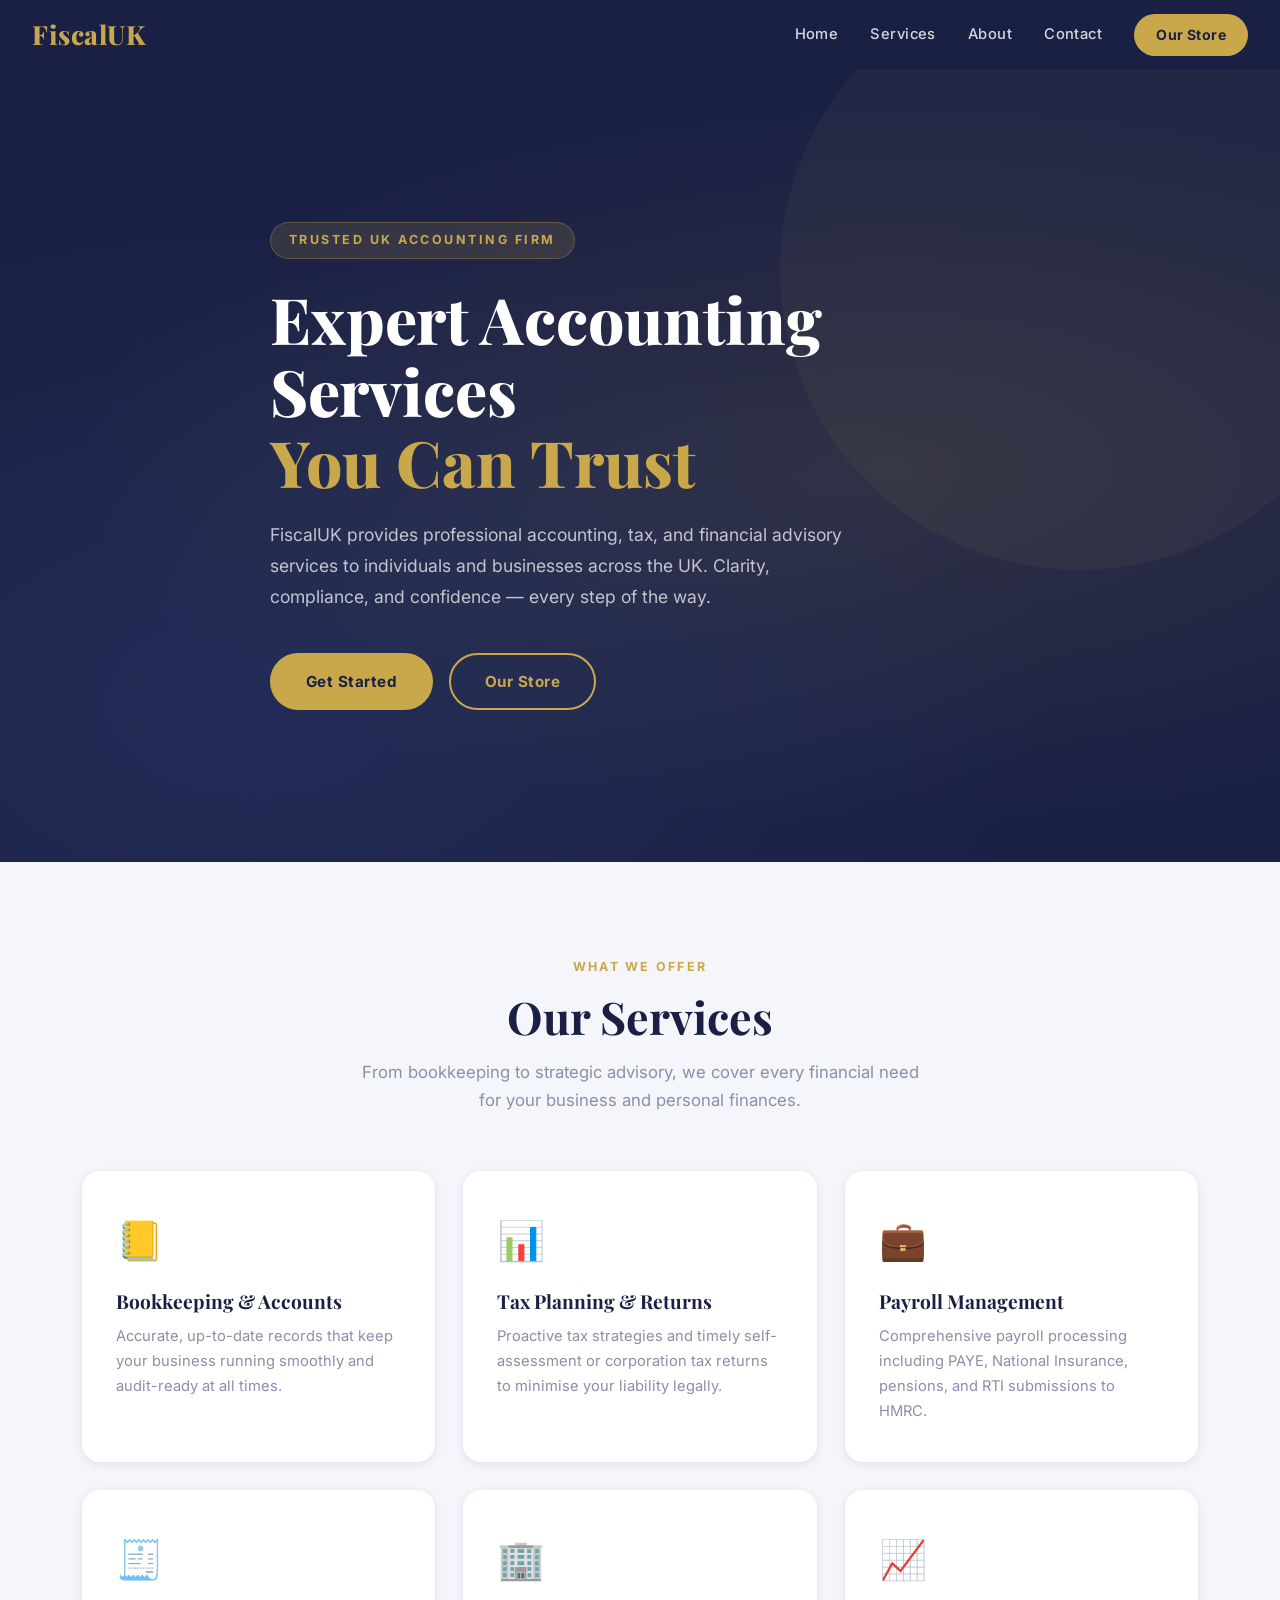
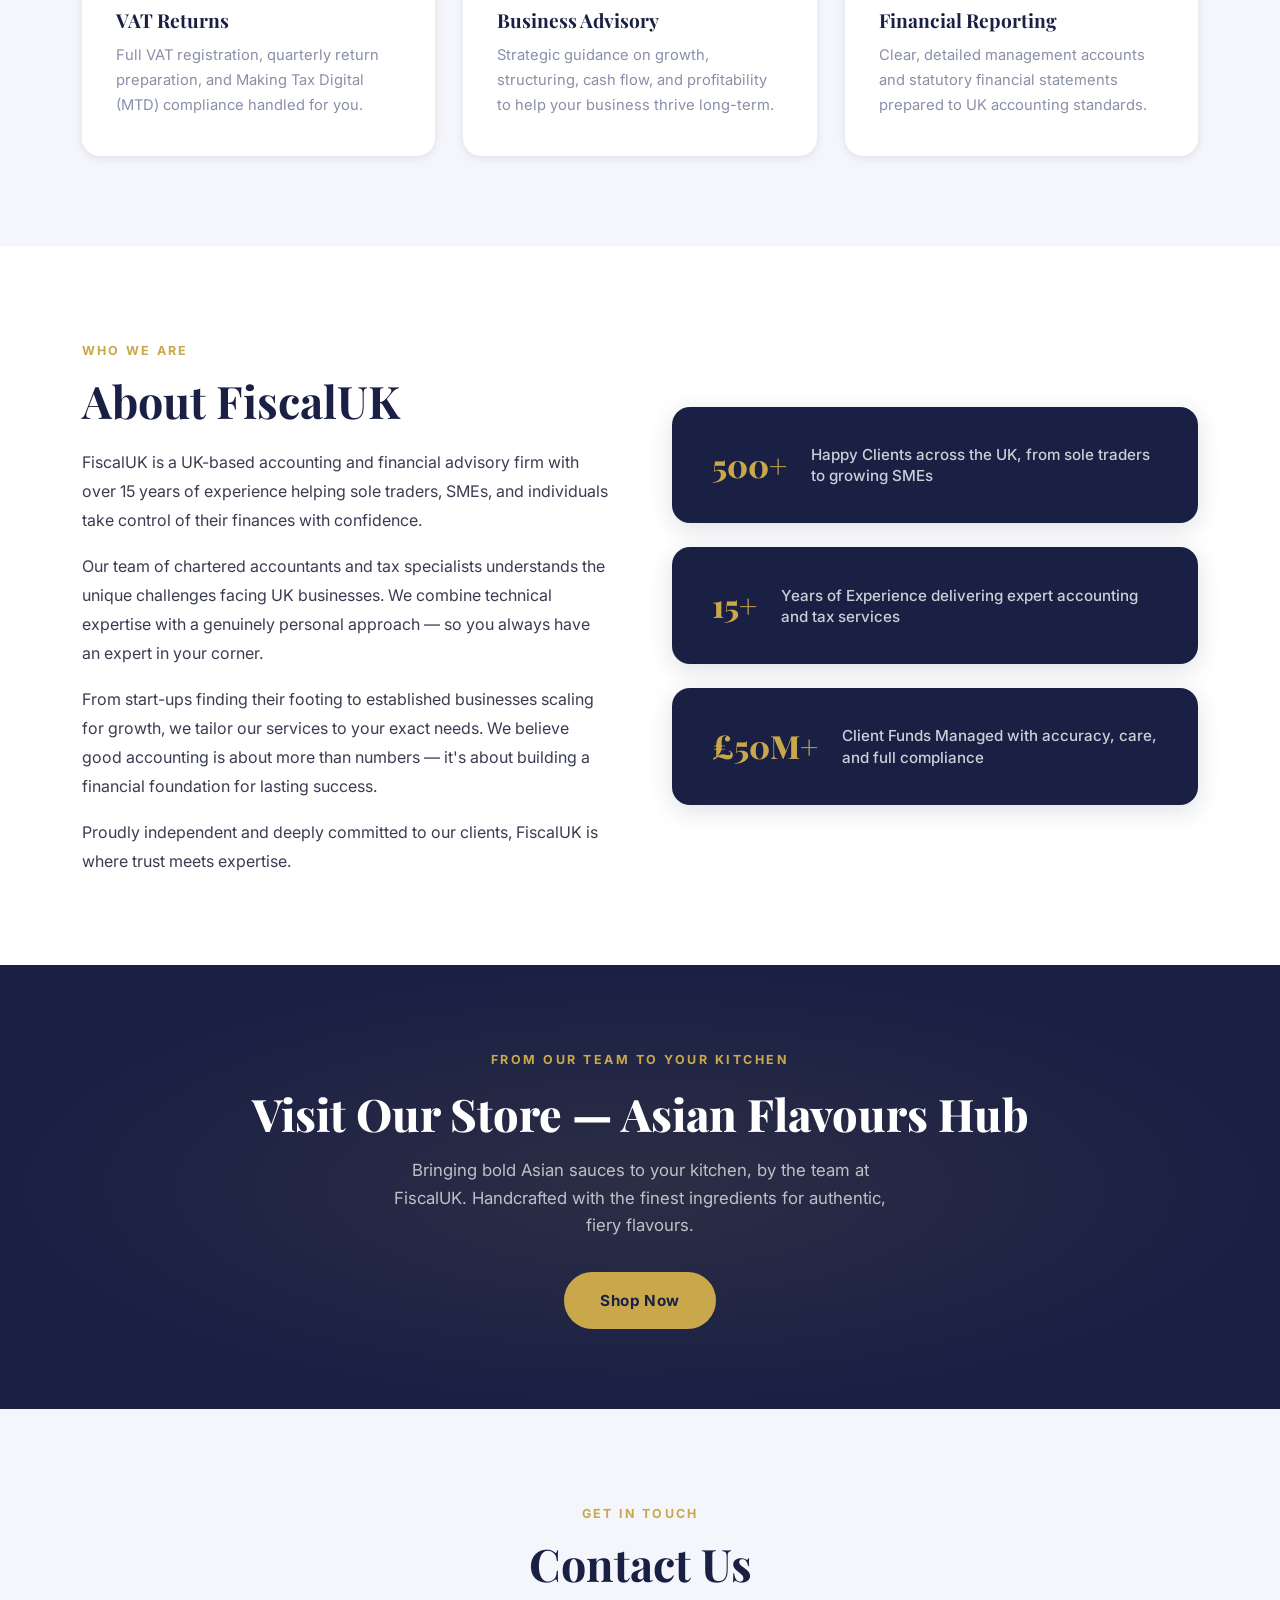
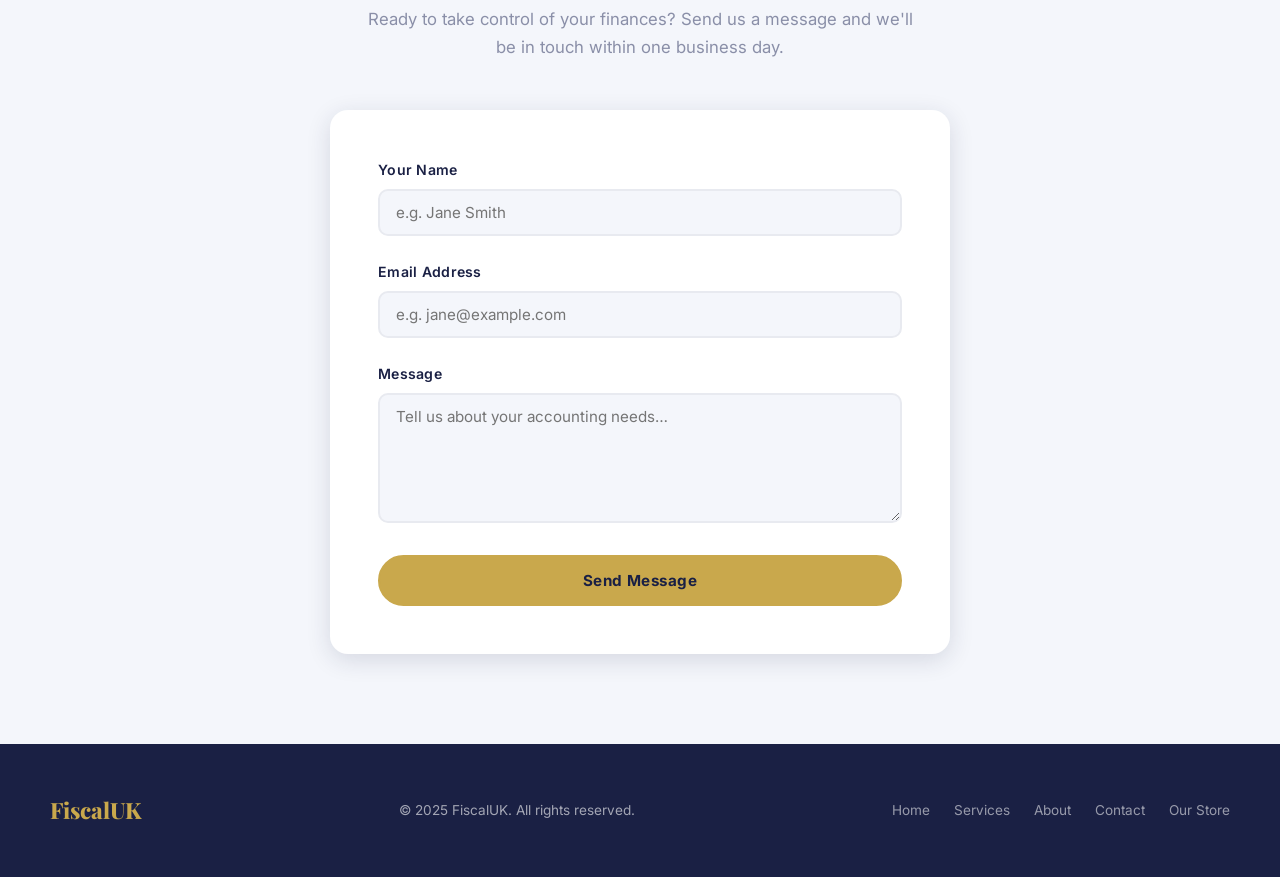
==== index.html @ c010e04e "Initial commit" ====
<!DOCTYPE html>
<html lang="en">
<head>
  <meta charset="UTF-8" />
  <meta name="viewport" content="width=device-width, initial-scale=1.0" />
  <meta name="description" content="FiscalUK — Expert accounting, tax, and financial advisory services for individuals and businesses across the UK." />
  <title>FiscalUK — Expert Accounting Services</title>
  <link rel="stylesheet" href="css/main.css" />
</head>
<body>

  <!-- ============================================================
       NAVBAR
       ============================================================ -->
  <header class="navbar" id="main-navbar">
    <a href="index.html" class="navbar__logo">FiscalUK</a>

    <nav class="navbar__nav" id="nav-menu" aria-label="Main navigation">
      <a href="#home">Home</a>
      <a href="#services">Services</a>
      <a href="#about">About</a>
      <a href="#contact">Contact</a>
      <a href="store.html" class="btn-store-nav">Our Store</a>
    </nav>

    <button class="navbar__hamburger" id="hamburger" aria-label="Toggle menu" aria-expanded="false" aria-controls="nav-menu">
      <span></span>
      <span></span>
      <span></span>
    </button>
  </header>

  <main>

    <!-- ============================================================
         HERO
         ============================================================ -->
    <section class="hero" id="home">
      <div class="container">
        <div class="hero__content">
          <span class="hero__eyebrow">Trusted UK Accounting Firm</span>
          <h1 class="hero__title">
            Expert Accounting Services<br />
            <span>You Can Trust</span>
          </h1>
          <p class="hero__subtitle">
            FiscalUK provides professional accounting, tax, and financial advisory services
            to individuals and businesses across the UK. Clarity, compliance, and confidence
            — every step of the way.
          </p>
          <div class="hero__ctas">
            <a href="#contact" class="btn btn-primary">Get Started</a>
            <a href="store.html" class="btn btn-outline">Our Store</a>
          </div>
        </div>
      </div>
    </section>

    <!-- ============================================================
         SERVICES
         ============================================================ -->
    <section class="services section-pad" id="services">
      <div class="container">
        <div class="services__header">
          <span class="section-label">What We Offer</span>
          <h2 class="section-title">Our Services</h2>
          <p class="section-subtitle">
            From bookkeeping to strategic advisory, we cover every financial need for your business and personal finances.
          </p>
        </div>

        <div class="services__grid">

          <div class="service-card">
            <span class="service-card__icon">📒</span>
            <h3 class="service-card__title">Bookkeeping &amp; Accounts</h3>
            <p class="service-card__desc">
              Accurate, up-to-date records that keep your business running smoothly and audit-ready at all times.
            </p>
          </div>

          <div class="service-card">
            <span class="service-card__icon">📊</span>
            <h3 class="service-card__title">Tax Planning &amp; Returns</h3>
            <p class="service-card__desc">
              Proactive tax strategies and timely self-assessment or corporation tax returns to minimise your liability legally.
            </p>
          </div>

          <div class="service-card">
            <span class="service-card__icon">💼</span>
            <h3 class="service-card__title">Payroll Management</h3>
            <p class="service-card__desc">
              Comprehensive payroll processing including PAYE, National Insurance, pensions, and RTI submissions to HMRC.
            </p>
          </div>

          <div class="service-card">
            <span class="service-card__icon">🧾</span>
            <h3 class="service-card__title">VAT Returns</h3>
            <p class="service-card__desc">
              Full VAT registration, quarterly return preparation, and Making Tax Digital (MTD) compliance handled for you.
            </p>
          </div>

          <div class="service-card">
            <span class="service-card__icon">🏢</span>
            <h3 class="service-card__title">Business Advisory</h3>
            <p class="service-card__desc">
              Strategic guidance on growth, structuring, cash flow, and profitability to help your business thrive long-term.
            </p>
          </div>

          <div class="service-card">
            <span class="service-card__icon">📈</span>
            <h3 class="service-card__title">Financial Reporting</h3>
            <p class="service-card__desc">
              Clear, detailed management accounts and statutory financial statements prepared to UK accounting standards.
            </p>
          </div>

        </div>
      </div>
    </section>

    <!-- ============================================================
         ABOUT
         ============================================================ -->
    <section class="about section-pad" id="about">
      <div class="container">
        <div class="about__inner">

          <div class="about__text">
            <span class="section-label">Who We Are</span>
            <h2 class="section-title">About FiscalUK</h2>
            <p>
              FiscalUK is a UK-based accounting and financial advisory firm with over 15 years of experience helping sole traders, SMEs, and individuals take control of their finances with confidence.
            </p>
            <p>
              Our team of chartered accountants and tax specialists understands the unique challenges facing UK businesses. We combine technical expertise with a genuinely personal approach — so you always have an expert in your corner.
            </p>
            <p>
              From start-ups finding their footing to established businesses scaling for growth, we tailor our services to your exact needs. We believe good accounting is about more than numbers — it's about building a financial foundation for lasting success.
            </p>
            <p>
              Proudly independent and deeply committed to our clients, FiscalUK is where trust meets expertise.
            </p>
          </div>

          <div class="about__stats">
            <div class="stat-card">
              <div class="stat-card__number">500+</div>
              <div class="stat-card__label">Happy Clients across the UK, from sole traders to growing SMEs</div>
            </div>
            <div class="stat-card">
              <div class="stat-card__number">15+</div>
              <div class="stat-card__label">Years of Experience delivering expert accounting and tax services</div>
            </div>
            <div class="stat-card">
              <div class="stat-card__number">£50M+</div>
              <div class="stat-card__label">Client Funds Managed with accuracy, care, and full compliance</div>
            </div>
          </div>

        </div>
      </div>
    </section>

    <!-- ============================================================
         STORE PROMO BANNER
         ============================================================ -->
    <section class="store-promo">
      <div class="container">
        <div class="store-promo__inner">
          <span class="store-promo__eyebrow">From Our Team to Your Kitchen</span>
          <h2 class="store-promo__title">Visit Our Store — Asian Flavours Hub</h2>
          <p class="store-promo__tagline">
            Bringing bold Asian sauces to your kitchen, by the team at FiscalUK. Handcrafted with the finest ingredients for authentic, fiery flavours.
          </p>
          <a href="store.html" class="btn btn-primary">Shop Now</a>
        </div>
      </div>
    </section>

    <!-- ============================================================
         CONTACT
         ============================================================ -->
    <section class="contact section-pad" id="contact">
      <div class="container">
        <div class="contact__header">
          <span class="section-label">Get In Touch</span>
          <h2 class="section-title">Contact Us</h2>
          <p class="section-subtitle" style="margin: 0 auto;">
            Ready to take control of your finances? Send us a message and we'll be in touch within one business day.
          </p>
        </div>

        <div class="contact__form-wrap">
          <form id="contact-form" novalidate>

            <div class="form-group">
              <label for="contact-name">Your Name</label>
              <input
                type="text"
                id="contact-name"
                name="name"
                placeholder="e.g. Jane Smith"
                autocomplete="name"
              />
            </div>

            <div class="form-group">
              <label for="contact-email">Email Address</label>
              <input
                type="email"
                id="contact-email"
                name="email"
                placeholder="e.g. jane@example.com"
                autocomplete="email"
              />
            </div>

            <div class="form-group">
              <label for="contact-message">Message</label>
              <textarea
                id="contact-message"
                name="message"
                placeholder="Tell us about your accounting needs…"
              ></textarea>
            </div>

            <button type="submit" class="btn btn-primary">Send Message</button>

          </form>
        </div>
      </div>
    </section>

  </main>

  <!-- ============================================================
       FOOTER
       ============================================================ -->
  <footer class="footer">
    <div class="footer__inner">
      <div class="footer__logo">FiscalUK</div>
      <p class="footer__copy">&copy; 2025 FiscalUK. All rights reserved.</p>
      <nav class="footer__nav" aria-label="Footer navigation">
        <a href="#home">Home</a>
        <a href="#services">Services</a>
        <a href="#about">About</a>
        <a href="#contact">Contact</a>
        <a href="store.html">Our Store</a>
      </nav>
    </div>
  </footer>

  <script>
    /* Sticky navbar shadow on scroll */
    (function () {
      var navbar = document.getElementById('main-navbar');
      window.addEventListener('scroll', function () {
        if (window.scrollY > 30) {
          navbar.classList.add('scrolled');
        } else {
          navbar.classList.remove('scrolled');
        }
      }, { passive: true });
    })();

    /* Mobile hamburger toggle */
    (function () {
      var hamburger = document.getElementById('hamburger');
      var navMenu = document.getElementById('nav-menu');
      hamburger.addEventListener('click', function () {
        var isOpen = navMenu.classList.toggle('open');
        hamburger.setAttribute('aria-expanded', isOpen ? 'true' : 'false');
      });

      /* Close nav when a link is clicked on mobile */
      navMenu.querySelectorAll('a').forEach(function (link) {
        link.addEventListener('click', function () {
          navMenu.classList.remove('open');
          hamburger.setAttribute('aria-expanded', 'false');
        });
      });
    })();

    /* Contact form static submission feedback */
    (function () {
      var form = document.getElementById('contact-form');
      form.addEventListener('submit', function (e) {
        e.preventDefault();
        var btn = form.querySelector('button[type="submit"]');
        btn.textContent = 'Message Sent!';
        btn.style.background = '#2a7a2a';
        btn.style.borderColor = '#2a7a2a';
        btn.disabled = true;
        setTimeout(function () {
          btn.textContent = 'Send Message';
          btn.style.background = '';
          btn.style.borderColor = '';
          btn.disabled = false;
          form.reset();
        }, 3500);
      });
    })();
  </script>

</body>
</html>
---- css/main.css ----
@import url('https://fonts.googleapis.com/css2?family=Playfair+Display:wght@400;600;700;800&family=Inter:wght@300;400;500;600;700&display=swap');

/* ============================================================
   CSS VARIABLES
   ============================================================ */
:root {
  --navy: #1a2044;
  --navy-light: #232e5a;
  --gold: #c9a84c;
  --gold-hover: #b8943d;
  --gold-light: #e8d08a;
  --white: #ffffff;
  --off-white: #f4f6fb;
  --gray-light: #e8eaf0;
  --gray: #8a8fa8;
  --text-dark: #1a1a2e;
  --text-body: #3a3d52;

  --font-heading: 'Playfair Display', Georgia, serif;
  --font-body: 'Inter', Arial, sans-serif;

  --shadow-sm: 0 2px 8px rgba(26, 32, 68, 0.10);
  --shadow-md: 0 6px 24px rgba(26, 32, 68, 0.14);
  --shadow-lg: 0 16px 48px rgba(26, 32, 68, 0.18);

  --transition: 0.28s ease;
  --radius: 10px;
  --radius-lg: 18px;
}

/* ============================================================
   RESET & BASE
   ============================================================ */
*, *::before, *::after {
  box-sizing: border-box;
  margin: 0;
  padding: 0;
}

html {
  scroll-behavior: smooth;
  font-size: 16px;
}

body {
  font-family: var(--font-body);
  color: var(--text-body);
  background: var(--white);
  line-height: 1.65;
  -webkit-font-smoothing: antialiased;
}

img {
  max-width: 100%;
  display: block;
}

a {
  color: inherit;
  text-decoration: none;
  transition: color var(--transition);
}

ul {
  list-style: none;
}

input, textarea, button, select {
  font-family: inherit;
  font-size: inherit;
}

/* ============================================================
   TYPOGRAPHY
   ============================================================ */
h1, h2, h3, h4, h5, h6 {
  font-family: var(--font-heading);
  color: var(--text-dark);
  line-height: 1.2;
}

.section-label {
  display: inline-block;
  font-size: 0.78rem;
  font-weight: 700;
  letter-spacing: 0.18em;
  text-transform: uppercase;
  color: var(--gold);
  margin-bottom: 0.75rem;
}

.section-title {
  font-size: clamp(2rem, 4vw, 2.8rem);
  font-weight: 700;
  color: var(--navy);
  margin-bottom: 1rem;
}

.section-subtitle {
  font-size: 1.05rem;
  color: var(--gray);
  max-width: 560px;
}

/* ============================================================
   LAYOUT UTILITIES
   ============================================================ */
.container {
  max-width: 1180px;
  margin: 0 auto;
  padding: 0 2rem;
}

.section-pad {
  padding: 90px 0;
}

/* ============================================================
   NAVBAR
   ============================================================ */
.navbar {
  position: sticky;
  top: 0;
  z-index: 999;
  background: var(--navy);
  padding: 0 2rem;
  height: 70px;
  display: flex;
  align-items: center;
  justify-content: space-between;
  transition: box-shadow var(--transition);
}

.navbar.scrolled {
  box-shadow: 0 4px 24px rgba(0,0,0,0.35);
}

.navbar__logo {
  font-family: var(--font-heading);
  font-size: 1.65rem;
  font-weight: 800;
  color: var(--gold);
  letter-spacing: 0.02em;
}

.navbar__nav {
  display: flex;
  align-items: center;
  gap: 2rem;
}

.navbar__nav a {
  color: rgba(255,255,255,0.82);
  font-size: 0.92rem;
  font-weight: 500;
  letter-spacing: 0.03em;
  padding: 4px 0;
  border-bottom: 2px solid transparent;
  transition: color var(--transition), border-color var(--transition);
}

.navbar__nav a:hover {
  color: var(--gold);
  border-bottom-color: var(--gold);
}

.btn-store-nav {
  background: var(--gold) !important;
  color: var(--navy) !important;
  padding: 9px 22px !important;
  border-radius: 50px !important;
  font-weight: 700 !important;
  font-size: 0.88rem !important;
  border: none;
  border-bottom: none !important;
  cursor: pointer;
  transition: background var(--transition), transform var(--transition) !important;
  display: inline-block;
}

.btn-store-nav:hover {
  background: var(--gold-hover) !important;
  color: var(--navy) !important;
  border-bottom-color: transparent !important;
  transform: translateY(-1px);
}

.navbar__hamburger {
  display: none;
  flex-direction: column;
  gap: 5px;
  cursor: pointer;
  background: none;
  border: none;
  padding: 6px;
}

.navbar__hamburger span {
  display: block;
  width: 24px;
  height: 2px;
  background: var(--white);
  border-radius: 2px;
  transition: transform var(--transition), opacity var(--transition);
}

/* ============================================================
   HERO
   ============================================================ */
.hero {
  background: var(--navy);
  min-height: 88vh;
  display: flex;
  align-items: center;
  position: relative;
  overflow: hidden;
}

.hero::before {
  content: '';
  position: absolute;
  inset: 0;
  background: radial-gradient(ellipse at 70% 50%, rgba(201,168,76,0.12) 0%, transparent 65%),
              radial-gradient(ellipse at 20% 80%, rgba(35,46,90,0.85) 0%, transparent 55%);
  pointer-events: none;
}

.hero::after {
  content: '';
  position: absolute;
  top: -100px;
  right: -100px;
  width: 600px;
  height: 600px;
  border-radius: 50%;
  background: rgba(201,168,76,0.05);
  pointer-events: none;
}

.hero__content {
  position: relative;
  z-index: 2;
  max-width: 740px;
}

.hero__eyebrow {
  display: inline-block;
  background: rgba(201,168,76,0.15);
  color: var(--gold);
  font-size: 0.78rem;
  font-weight: 700;
  letter-spacing: 0.2em;
  text-transform: uppercase;
  padding: 7px 18px;
  border-radius: 50px;
  border: 1px solid rgba(201,168,76,0.3);
  margin-bottom: 1.5rem;
}

.hero__title {
  font-family: var(--font-heading);
  font-size: clamp(2.4rem, 5.5vw, 4rem);
  font-weight: 800;
  color: var(--white);
  line-height: 1.12;
  margin-bottom: 1.4rem;
}

.hero__title span {
  color: var(--gold);
}

.hero__subtitle {
  font-size: 1.1rem;
  color: rgba(255,255,255,0.72);
  margin-bottom: 2.5rem;
  max-width: 600px;
  line-height: 1.75;
}

.hero__ctas {
  display: flex;
  gap: 1rem;
  flex-wrap: wrap;
}

/* ============================================================
   BUTTONS
   ============================================================ */
.btn {
  display: inline-block;
  padding: 14px 34px;
  border-radius: 50px;
  font-weight: 700;
  font-size: 0.95rem;
  letter-spacing: 0.03em;
  cursor: pointer;
  transition: all var(--transition);
  border: 2px solid transparent;
  text-align: center;
}

.btn-primary {
  background: var(--gold);
  color: var(--navy);
  border-color: var(--gold);
}

.btn-primary:hover {
  background: var(--gold-hover);
  border-color: var(--gold-hover);
  transform: translateY(-2px);
  box-shadow: 0 8px 24px rgba(201,168,76,0.35);
  color: var(--navy);
}

.btn-outline {
  background: transparent;
  color: var(--gold);
  border-color: var(--gold);
}

.btn-outline:hover {
  background: var(--gold);
  color: var(--navy);
  transform: translateY(-2px);
  box-shadow: 0 8px 24px rgba(201,168,76,0.25);
}

/* ============================================================
   SERVICES SECTION
   ============================================================ */
.services {
  background: var(--off-white);
}

.services__header {
  text-align: center;
  margin-bottom: 3.5rem;
}

.services__header .section-subtitle {
  margin: 0 auto;
}

.services__grid {
  display: grid;
  grid-template-columns: repeat(3, 1fr);
  gap: 1.75rem;
}

.service-card {
  background: var(--white);
  border-radius: var(--radius-lg);
  padding: 2.25rem 2rem;
  box-shadow: var(--shadow-sm);
  border: 2px solid transparent;
  transition: transform var(--transition), box-shadow var(--transition), border-color var(--transition);
  position: relative;
  overflow: hidden;
}

.service-card::before {
  content: '';
  position: absolute;
  top: 0;
  left: 0;
  width: 4px;
  height: 100%;
  background: var(--gold);
  transform: scaleY(0);
  transform-origin: top;
  transition: transform var(--transition);
}

.service-card:hover {
  transform: translateY(-6px);
  box-shadow: var(--shadow-md);
  border-color: var(--gold);
}

.service-card:hover::before {
  transform: scaleY(1);
}

.service-card__icon {
  font-size: 2.4rem;
  margin-bottom: 1.1rem;
  display: block;
}

.service-card__title {
  font-family: var(--font-heading);
  font-size: 1.2rem;
  font-weight: 700;
  color: var(--navy);
  margin-bottom: 0.7rem;
}

.service-card__desc {
  font-size: 0.92rem;
  color: var(--gray);
  line-height: 1.7;
}

/* ============================================================
   ABOUT SECTION
   ============================================================ */
.about {
  background: var(--white);
}

.about__inner {
  display: grid;
  grid-template-columns: 1fr 1fr;
  gap: 4rem;
  align-items: center;
}

.about__text .section-title {
  margin-bottom: 1.3rem;
}

.about__text p {
  color: var(--text-body);
  font-size: 1rem;
  line-height: 1.8;
  margin-bottom: 1.1rem;
}

.about__text p:last-child {
  margin-bottom: 0;
}

.about__stats {
  display: grid;
  grid-template-columns: 1fr;
  gap: 1.5rem;
}

.stat-card {
  background: var(--navy);
  border-radius: var(--radius-lg);
  padding: 2rem 2.5rem;
  display: flex;
  align-items: center;
  gap: 1.5rem;
  box-shadow: var(--shadow-md);
  transition: transform var(--transition);
}

.stat-card:hover {
  transform: translateX(6px);
}

.stat-card__number {
  font-family: var(--font-heading);
  font-size: 2rem;
  font-weight: 800;
  color: var(--gold);
  white-space: nowrap;
  flex-shrink: 0;
}

.stat-card__label {
  font-size: 0.95rem;
  font-weight: 500;
  color: rgba(255,255,255,0.78);
  line-height: 1.4;
}

/* ============================================================
   STORE PROMO BANNER
   ============================================================ */
.store-promo {
  background: var(--navy);
  padding: 80px 0;
  text-align: center;
  position: relative;
  overflow: hidden;
}

.store-promo::before {
  content: '';
  position: absolute;
  inset: 0;
  background: radial-gradient(ellipse at center, rgba(201,168,76,0.1) 0%, transparent 70%);
  pointer-events: none;
}

.store-promo__inner {
  position: relative;
  z-index: 2;
}

.store-promo__eyebrow {
  display: inline-block;
  color: var(--gold);
  font-size: 0.78rem;
  font-weight: 700;
  letter-spacing: 0.2em;
  text-transform: uppercase;
  margin-bottom: 1rem;
}

.store-promo__title {
  font-family: var(--font-heading);
  font-size: clamp(1.8rem, 4vw, 2.8rem);
  font-weight: 800;
  color: var(--white);
  margin-bottom: 1rem;
}

.store-promo__tagline {
  font-size: 1.05rem;
  color: rgba(255,255,255,0.7);
  margin-bottom: 2rem;
  max-width: 520px;
  margin-left: auto;
  margin-right: auto;
}

/* ============================================================
   CONTACT SECTION
   ============================================================ */
.contact {
  background: var(--off-white);
}

.contact__header {
  text-align: center;
  margin-bottom: 3rem;
}

.contact__form-wrap {
  max-width: 620px;
  margin: 0 auto;
  background: var(--white);
  border-radius: var(--radius-lg);
  padding: 3rem;
  box-shadow: var(--shadow-md);
}

.form-group {
  margin-bottom: 1.5rem;
}

.form-group label {
  display: block;
  font-size: 0.88rem;
  font-weight: 600;
  color: var(--navy);
  margin-bottom: 0.5rem;
  letter-spacing: 0.02em;
}

.form-group input,
.form-group textarea {
  width: 100%;
  padding: 12px 16px;
  border: 2px solid var(--gray-light);
  border-radius: var(--radius);
  background: var(--off-white);
  color: var(--text-dark);
  font-size: 0.95rem;
  transition: border-color var(--transition), box-shadow var(--transition);
  outline: none;
}

.form-group input:focus,
.form-group textarea:focus {
  border-color: var(--gold);
  box-shadow: 0 0 0 3px rgba(201,168,76,0.15);
  background: var(--white);
}

.form-group textarea {
  min-height: 130px;
  resize: vertical;
}

.contact__form-wrap .btn {
  width: 100%;
  justify-content: center;
}

/* ============================================================
   FOOTER
   ============================================================ */
.footer {
  background: var(--navy);
  padding: 3rem 2rem;
  color: rgba(255,255,255,0.6);
}

.footer__inner {
  max-width: 1180px;
  margin: 0 auto;
  display: flex;
  align-items: center;
  justify-content: space-between;
  flex-wrap: wrap;
  gap: 1.5rem;
}

.footer__logo {
  font-family: var(--font-heading);
  font-size: 1.4rem;
  font-weight: 800;
  color: var(--gold);
}

.footer__copy {
  font-size: 0.85rem;
}

.footer__nav {
  display: flex;
  gap: 1.5rem;
}

.footer__nav a {
  font-size: 0.85rem;
  color: rgba(255,255,255,0.55);
  transition: color var(--transition);
}

.footer__nav a:hover {
  color: var(--gold);
}

/* ============================================================
   RESPONSIVE — 768px
   ============================================================ */
@media (max-width: 768px) {
  .navbar__nav {
    display: none;
    position: absolute;
    top: 70px;
    left: 0;
    right: 0;
    background: var(--navy);
    flex-direction: column;
    padding: 1.5rem 2rem;
    gap: 1.25rem;
    box-shadow: var(--shadow-md);
    z-index: 998;
  }

  .navbar__nav.open {
    display: flex;
  }

  .navbar__hamburger {
    display: flex;
  }

  .services__grid {
    grid-template-columns: repeat(2, 1fr);
  }

  .about__inner {
    grid-template-columns: 1fr;
    gap: 2.5rem;
  }

  .section-pad {
    padding: 65px 0;
  }

  .footer__inner {
    flex-direction: column;
    text-align: center;
  }

  .footer__nav {
    flex-wrap: wrap;
    justify-content: center;
  }
}

/* ============================================================
   RESPONSIVE — 480px
   ============================================================ */
@media (max-width: 480px) {
  .services__grid {
    grid-template-columns: 1fr;
  }

  .hero {
    min-height: auto;
    padding: 80px 0 60px;
  }

  .hero__ctas {
    flex-direction: column;
  }

  .btn {
    padding: 13px 28px;
    font-size: 0.9rem;
  }

  .contact__form-wrap {
    padding: 2rem 1.5rem;
  }

  .stat-card {
    padding: 1.5rem;
  }
}
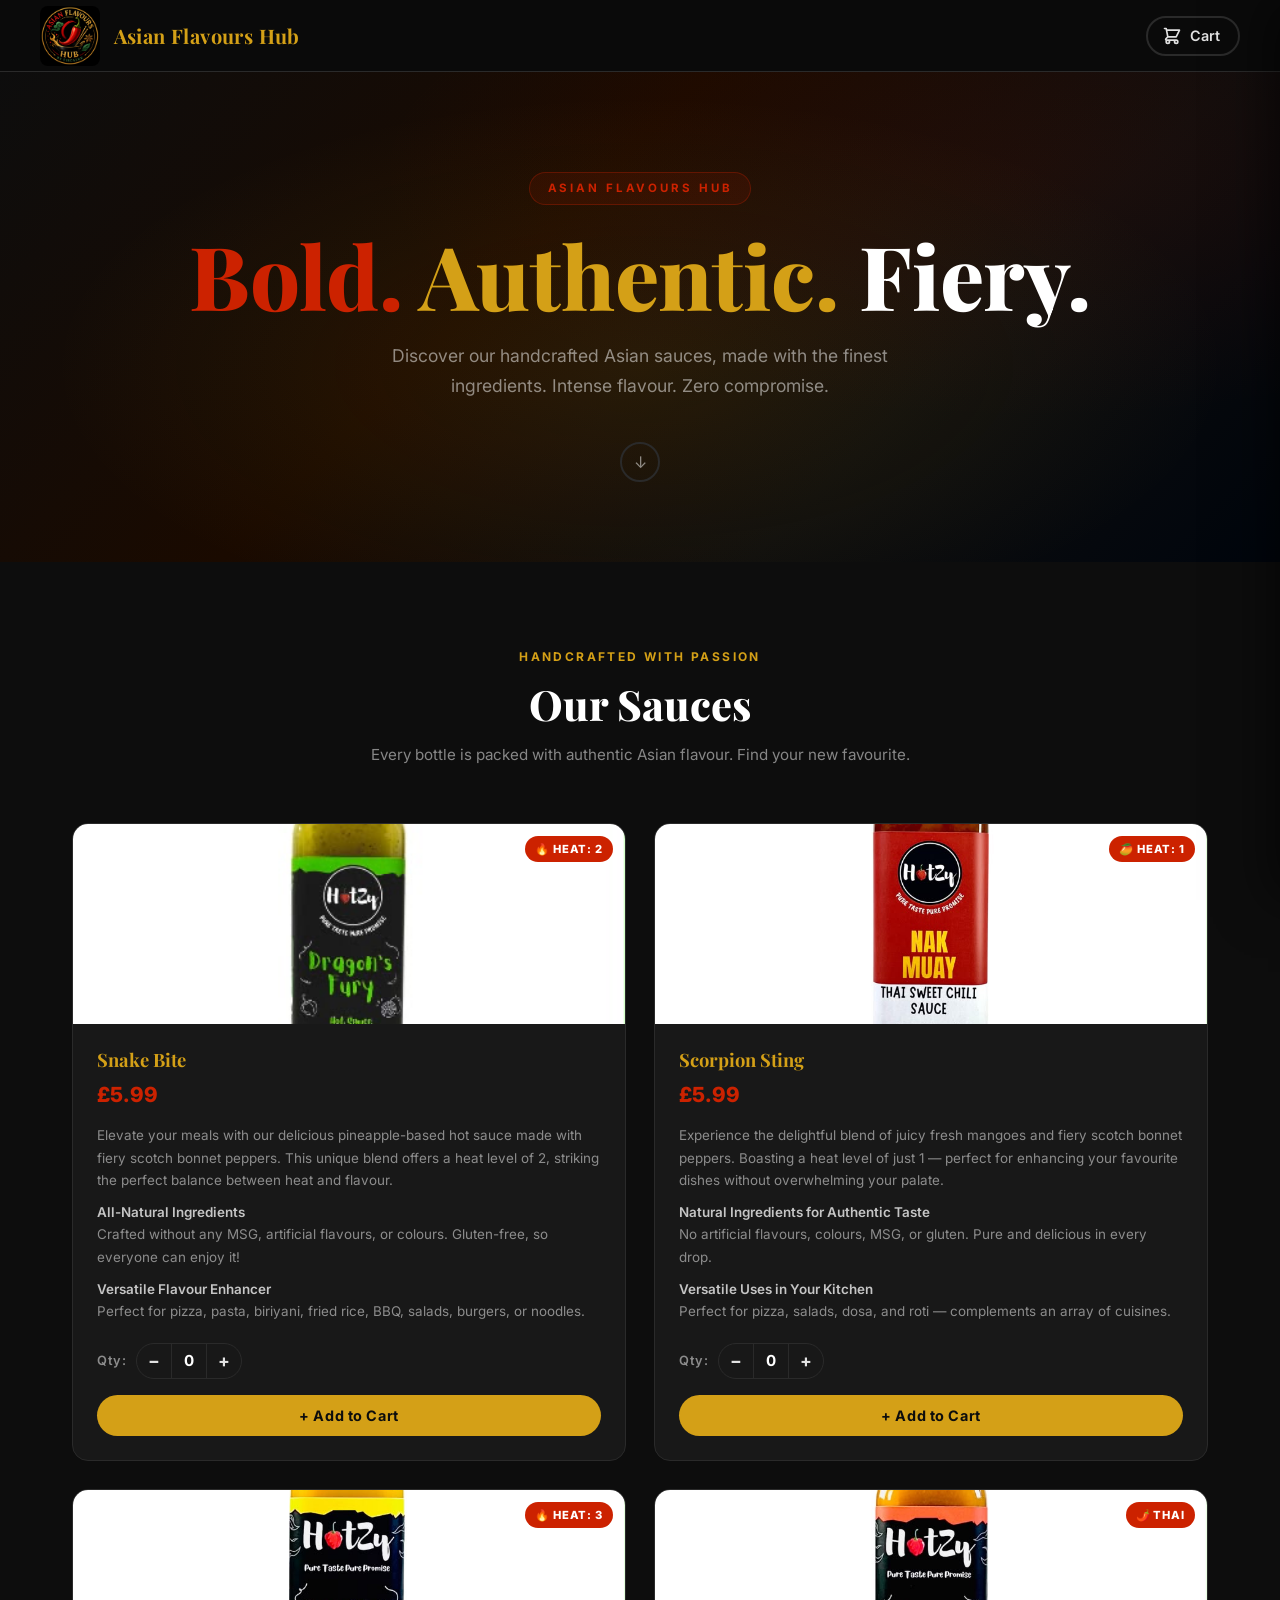
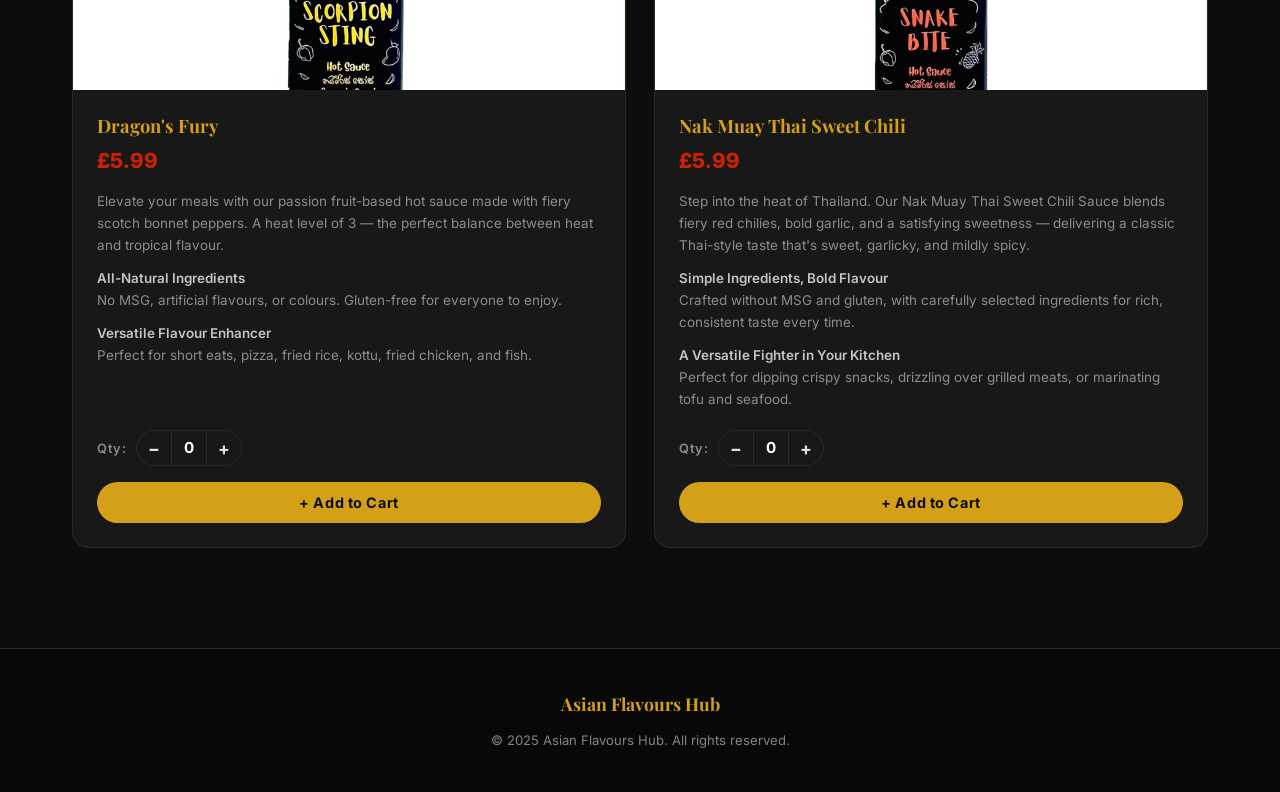
==== commit cdd3bcc8: "removal of fiscalUK" ====
--- a/index.html
+++ b/index.html
@@ -3,308 +3,454 @@
 <head>
   <meta charset="UTF-8" />
   <meta name="viewport" content="width=device-width, initial-scale=1.0" />
-  <meta name="description" content="FiscalUK — Expert accounting, tax, and financial advisory services for individuals and businesses across the UK." />
-  <title>FiscalUK — Expert Accounting Services</title>
-  <link rel="stylesheet" href="css/main.css" />
+  <meta name="description" content="Asian Flavours Hub — Handcrafted bold Asian sauces. Shop our range of authentic, fiery sauces." />
+  <title>Asian Flavours Hub — Bold Asian Sauces</title>
+  <link rel="stylesheet" href="css/store.css" />
 </head>
 <body>
 
   <!-- ============================================================
-       NAVBAR
+       CART OVERLAY (behind drawer)
        ============================================================ -->
-  <header class="navbar" id="main-navbar">
-    <a href="index.html" class="navbar__logo">FiscalUK</a>
-
-    <nav class="navbar__nav" id="nav-menu" aria-label="Main navigation">
-      <a href="#home">Home</a>
-      <a href="#services">Services</a>
-      <a href="#about">About</a>
-      <a href="#contact">Contact</a>
-      <a href="store.html" class="btn-store-nav">Our Store</a>
-    </nav>
-
-    <button class="navbar__hamburger" id="hamburger" aria-label="Toggle menu" aria-expanded="false" aria-controls="nav-menu">
-      <span></span>
-      <span></span>
-      <span></span>
-    </button>
+  <div class="cart-overlay" id="cart-overlay" aria-hidden="true"></div>
+
+  <!-- ============================================================
+       CART DRAWER
+       ============================================================ -->
+  <aside class="cart-drawer" id="cart-drawer" role="dialog" aria-modal="true" aria-label="Shopping cart">
+
+    <div class="cart-drawer__header">
+      <div class="cart-drawer__title">
+        <svg xmlns="http://www.w3.org/2000/svg" fill="none" viewBox="0 0 24 24" stroke="currentColor" stroke-width="2">
+          <path stroke-linecap="round" stroke-linejoin="round" d="M3 3h2l.4 2M7 13h10l4-8H5.4M7 13L5.4 5M7 13l-2.293 2.293c-.63.63-.184 1.707.707 1.707H17m0 0a2 2 0 100 4 2 2 0 000-4zm-8 2a2 2 0 11-4 0 2 2 0 014 0z" />
+        </svg>
+        Your Cart
+      </div>
+      <button class="cart-close" id="cart-close" aria-label="Close cart">✕</button>
+    </div>
+
+    <div class="cart-drawer__body" id="cart-body">
+      <!-- Cart items rendered by cart.js -->
+    </div>
+
+    <div class="cart-drawer__footer">
+      <div class="cart-subtotal">
+        <span class="cart-subtotal__label">Subtotal</span>
+        <span class="cart-subtotal__value" id="cart-subtotal">£0.00</span>
+      </div>
+      <div class="cart-subtotal">
+        <span class="cart-subtotal__label">Shipping</span>
+        <span class="cart-subtotal__value" id="cart-shipping">£0.00</span>
+      </div>
+      <div class="cart-subtotal cart-total-row">
+        <span class="cart-subtotal__label">Total</span>
+        <span class="cart-subtotal__value cart-total-value" id="cart-total">£0.00</span>
+      </div>
+      <p class="cart-note">Delivery £3.80 (1–3 items) · £4.65 (4+ items). Enter address at checkout.</p>
+      <button class="btn-checkout" id="btn-checkout" disabled>
+        Proceed to Checkout →
+      </button>
+    </div>
+
+  </aside>
+
+  <!-- ============================================================
+       CHECKOUT MODAL
+       ============================================================ -->
+  <div class="modal-overlay" id="checkout-modal" role="dialog" aria-modal="true" aria-label="Checkout">
+    <div class="modal">
+
+      <div class="modal__header">
+        <h2 class="modal__title">Checkout</h2>
+        <button class="modal-close" id="modal-close" aria-label="Close checkout">✕</button>
+      </div>
+
+      <div class="modal__body">
+
+        <!-- Order Success State -->
+        <div class="order-success" id="order-success">
+          <div class="order-success__icon">✓</div>
+          <h3 class="order-success__title">Order Received!</h3>
+          <p class="order-success__msg">
+            Thank you! Your order has been received. We'll be in touch shortly to confirm your order and arrange payment.
+          </p>
+          <button class="btn-continue-shopping" id="btn-continue-shopping">
+            Continue Shopping
+          </button>
+        </div>
+
+        <!-- Checkout Form State -->
+        <div id="checkout-form-section">
+
+          <!-- Order Summary -->
+          <div class="order-summary">
+            <div class="order-summary__title">Order Summary</div>
+            <div class="order-summary__items" id="order-summary-items">
+              <!-- Populated by cart.js -->
+            </div>
+            <div class="order-summary__divider"></div>
+            <div class="order-summary__total">
+              <span class="order-summary__total-label">Subtotal</span>
+              <span class="order-summary__total-value" id="order-summary-subtotal">£0.00</span>
+            </div>
+            <div class="order-summary__total" style="margin-top:0.4rem;">
+              <span class="order-summary__total-label">Shipping</span>
+              <span class="order-summary__total-value" id="order-summary-shipping">£0.00</span>
+            </div>
+            <div class="order-summary__divider"></div>
+            <div class="order-summary__total" style="margin-top:0.5rem;">
+              <span class="order-summary__total-label" style="font-size:1rem;font-weight:700;">Total</span>
+              <span class="order-summary__total-value" id="order-summary-total" style="font-size:1.1rem;color:var(--gold);">£0.00</span>
+            </div>
+          </div>
+
+          <!-- Delivery Address Form -->
+          <form id="checkout-form" novalidate>
+
+            <div class="checkout-form__section-title">Delivery Details</div>
+
+            <div class="form-row">
+              <div class="form-group">
+                <label for="cf-name">Full Name <span class="required">*</span></label>
+                <input type="text" id="cf-name" name="name" placeholder="Jane Smith" autocomplete="name" />
+              </div>
+              <div class="form-group">
+                <label for="cf-email">Email Address <span class="required">*</span></label>
+                <input type="email" id="cf-email" name="email" placeholder="jane@example.com" autocomplete="email" />
+              </div>
+            </div>
+
+            <div class="form-group">
+              <label for="cf-phone">Phone Number</label>
+              <input type="tel" id="cf-phone" name="phone" placeholder="+44 7700 900123" autocomplete="tel" />
+            </div>
+
+            <div class="form-group">
+              <label for="cf-address1">Address Line 1 <span class="required">*</span></label>
+              <input type="text" id="cf-address1" name="address1" placeholder="123 High Street" autocomplete="address-line1" />
+            </div>
+
+            <div class="form-group">
+              <label for="cf-address2">Address Line 2</label>
+              <input type="text" id="cf-address2" name="address2" placeholder="Flat 4B (optional)" autocomplete="address-line2" />
+            </div>
+
+            <div class="form-row">
+              <div class="form-group">
+                <label for="cf-city">City <span class="required">*</span></label>
+                <input type="text" id="cf-city" name="city" placeholder="London" autocomplete="address-level2" />
+              </div>
+              <div class="form-group">
+                <label for="cf-postcode">Postcode <span class="required">*</span></label>
+                <input type="text" id="cf-postcode" name="postcode" placeholder="SW1A 1AA" autocomplete="postal-code" />
+              </div>
+            </div>
+
+            <div class="form-group">
+              <label for="cf-country">Country</label>
+              <select id="cf-country" name="country" autocomplete="country">
+                <option value="GB" selected>United Kingdom</option>
+                <option value="IE">Ireland</option>
+                <option value="FR">France</option>
+                <option value="DE">Germany</option>
+                <option value="ES">Spain</option>
+                <option value="IT">Italy</option>
+                <option value="NL">Netherlands</option>
+                <option value="BE">Belgium</option>
+                <option value="SE">Sweden</option>
+                <option value="NO">Norway</option>
+                <option value="AU">Australia</option>
+                <option value="CA">Canada</option>
+                <option value="US">United States</option>
+              </select>
+            </div>
+
+            <div class="checkout-form__section-title" style="margin-top: 1.75rem;">Additional Information</div>
+
+            <div class="form-group">
+              <label for="cf-notes">Special Instructions</label>
+              <textarea id="cf-notes" name="notes" placeholder="Allergies, delivery preferences, gift messages…"></textarea>
+            </div>
+
+            <div class="payment-note">
+              <strong>Payment Gateway Coming Soon</strong>
+              We'll contact you via email to arrange payment once your order has been confirmed. Your details are safe with us.
+            </div>
+
+            <button type="button" class="btn-place-order" id="btn-place-order">
+              Place Order
+            </button>
+
+          </form>
+
+        </div>
+      </div>
+    </div>
+  </div>
+
+  <!-- ============================================================
+       STORE NAVBAR
+       ============================================================ -->
+  <header class="store-nav" id="store-nav">
+    <a href="index.html" class="store-nav__brand" aria-label="Asian Flavours Hub home">
+      <img
+        src="images/Food_logo.jpeg"
+        alt="Asian Flavours Hub logo"
+        class="store-nav__logo"
+        width="60"
+        height="60"
+      />
+      <div class="store-nav__name">
+        Asian Flavours Hub
+        <small></small>
+      </div>
+    </a>
+
+    <div class="store-nav__right">
+      <button class="cart-btn" data-open-cart aria-label="Open shopping cart" aria-haspopup="dialog">
+        <svg xmlns="http://www.w3.org/2000/svg" fill="none" viewBox="0 0 24 24" stroke="currentColor" stroke-width="2">
+          <path stroke-linecap="round" stroke-linejoin="round" d="M3 3h2l.4 2M7 13h10l4-8H5.4M7 13L5.4 5M7 13l-2.293 2.293c-.63.63-.184 1.707.707 1.707H17m0 0a2 2 0 100 4 2 2 0 000-4zm-8 2a2 2 0 11-4 0 2 2 0 014 0z" />
+        </svg>
+        Cart
+        <span class="cart-badge" id="cart-badge-nav" aria-live="polite" aria-label="Cart item count">0</span>
+      </button>
+    </div>
   </header>
 
   <main>
 
     <!-- ============================================================
-         HERO
+         HERO BANNER
          ============================================================ -->
-    <section class="hero" id="home">
+    <section class="store-hero" aria-label="Store hero">
       <div class="container">
-        <div class="hero__content">
-          <span class="hero__eyebrow">Trusted UK Accounting Firm</span>
-          <h1 class="hero__title">
-            Expert Accounting Services<br />
-            <span>You Can Trust</span>
+        <div class="store-hero__inner">
+          <span class="store-hero__eyebrow">Asian Flavours Hub</span>
+          <h1 class="store-hero__title">
+            <span class="accent-red">Bold.</span>
+            <span class="accent"> Authentic.</span>
+            Fiery.
           </h1>
-          <p class="hero__subtitle">
-            FiscalUK provides professional accounting, tax, and financial advisory services
-            to individuals and businesses across the UK. Clarity, compliance, and confidence
-            — every step of the way.
+          <p class="store-hero__sub">
+            Discover our handcrafted Asian sauces, made with the finest ingredients.
+            Intense flavour. Zero compromise.
           </p>
-          <div class="hero__ctas">
-            <a href="#contact" class="btn btn-primary">Get Started</a>
-            <a href="store.html" class="btn btn-outline">Our Store</a>
-          </div>
+          <a href="#products" class="store-hero__scroll" aria-label="Scroll to products">↓</a>
         </div>
       </div>
     </section>
 
     <!-- ============================================================
-         SERVICES
+         PRODUCTS SECTION
          ============================================================ -->
-    <section class="services section-pad" id="services">
+    <section class="products" id="products">
       <div class="container">
-        <div class="services__header">
-          <span class="section-label">What We Offer</span>
-          <h2 class="section-title">Our Services</h2>
-          <p class="section-subtitle">
-            From bookkeeping to strategic advisory, we cover every financial need for your business and personal finances.
-          </p>
+
+        <div class="products__header">
+          <div class="products__eyebrow">Handcrafted with Passion</div>
+          <h2 class="products__title">Our Sauces</h2>
+          <p class="products__sub">Every bottle is packed with authentic Asian flavour. Find your new favourite.</p>
         </div>
 
-        <div class="services__grid">
-
-          <div class="service-card">
-            <span class="service-card__icon">📒</span>
-            <h3 class="service-card__title">Bookkeeping &amp; Accounts</h3>
-            <p class="service-card__desc">
-              Accurate, up-to-date records that keep your business running smoothly and audit-ready at all times.
-            </p>
-          </div>
-
-          <div class="service-card">
-            <span class="service-card__icon">📊</span>
-            <h3 class="service-card__title">Tax Planning &amp; Returns</h3>
-            <p class="service-card__desc">
-              Proactive tax strategies and timely self-assessment or corporation tax returns to minimise your liability legally.
-            </p>
-          </div>
-
-          <div class="service-card">
-            <span class="service-card__icon">💼</span>
-            <h3 class="service-card__title">Payroll Management</h3>
-            <p class="service-card__desc">
-              Comprehensive payroll processing including PAYE, National Insurance, pensions, and RTI submissions to HMRC.
-            </p>
-          </div>
-
-          <div class="service-card">
-            <span class="service-card__icon">🧾</span>
-            <h3 class="service-card__title">VAT Returns</h3>
-            <p class="service-card__desc">
-              Full VAT registration, quarterly return preparation, and Making Tax Digital (MTD) compliance handled for you.
-            </p>
-          </div>
-
-          <div class="service-card">
-            <span class="service-card__icon">🏢</span>
-            <h3 class="service-card__title">Business Advisory</h3>
-            <p class="service-card__desc">
-              Strategic guidance on growth, structuring, cash flow, and profitability to help your business thrive long-term.
-            </p>
-          </div>
-
-          <div class="service-card">
-            <span class="service-card__icon">📈</span>
-            <h3 class="service-card__title">Financial Reporting</h3>
-            <p class="service-card__desc">
-              Clear, detailed management accounts and statutory financial statements prepared to UK accounting standards.
-            </p>
-          </div>
+        <div class="products__grid">
+
+          <!-- PRODUCT 1: Snake Bite -->
+          <article class="product-card" data-product-id="1">
+            <div class="product-card__image">
+              <img src="images/products/42889473-D1CD-4ADE-96AB-C0E936ED1567.png" alt="Snake Bite Pineapple Hot Sauce" class="product-card__img" />
+              <span class="product-card__badge">🔥 Heat: 2</span>
+            </div>
+            <div class="product-card__body">
+              <h3 class="product-card__name">Snake Bite</h3>
+              <div class="product-card__price">£5.99</div>
+              <div class="product-card__desc">
+                <p>Elevate your meals with our delicious pineapple-based hot sauce made with fiery scotch bonnet peppers. This unique blend offers a heat level of 2, striking the perfect balance between heat and flavour.</p>
+                <p><strong>All-Natural Ingredients</strong><br>Crafted without any MSG, artificial flavours, or colours. Gluten-free, so everyone can enjoy it!</p>
+                <p><strong>Versatile Flavour Enhancer</strong><br>Perfect for pizza, pasta, biriyani, fried rice, BBQ, salads, burgers, or noodles.</p>
+              </div>
+              <div class="qty-selector">
+                <span class="qty-selector__label">Qty:</span>
+                <div class="qty-controls">
+                  <button class="qty-btn" onclick="changeLocalQty(this, -1)" aria-label="Decrease quantity">−</button>
+                  <span class="qty-value">0</span>
+                  <button class="qty-btn" onclick="changeLocalQty(this, 1)" aria-label="Increase quantity">+</button>
+                </div>
+              </div>
+              <button
+                class="btn-add-cart"
+                onclick="handleAddToCart(this, '1', 'Snake Bite', 5.99, 'images/products/42889473-D1CD-4ADE-96AB-C0E936ED1567.png')"
+                aria-label="Add Snake Bite to cart"
+              >
+                + Add to Cart
+              </button>
+            </div>
+          </article>
+
+          <!-- PRODUCT 2: Scorpion Sting -->
+          <article class="product-card" data-product-id="2">
+            <div class="product-card__image">
+              <img src="images/products/70473BD4-672D-4756-945B-7D001509F067.png" alt="Scorpion Sting Mango Hot Sauce" class="product-card__img" />
+              <span class="product-card__badge">🥭 Heat: 1</span>
+            </div>
+            <div class="product-card__body">
+              <h3 class="product-card__name">Scorpion Sting</h3>
+              <div class="product-card__price">£5.99</div>
+              <div class="product-card__desc">
+                <p>Experience the delightful blend of juicy fresh mangoes and fiery scotch bonnet peppers. Boasting a heat level of just 1 — perfect for enhancing your favourite dishes without overwhelming your palate.</p>
+                <p><strong>Natural Ingredients for Authentic Taste</strong><br>No artificial flavours, colours, MSG, or gluten. Pure and delicious in every drop.</p>
+                <p><strong>Versatile Uses in Your Kitchen</strong><br>Perfect for pizza, salads, dosa, and roti — complements an array of cuisines.</p>
+              </div>
+              <div class="qty-selector">
+                <span class="qty-selector__label">Qty:</span>
+                <div class="qty-controls">
+                  <button class="qty-btn" onclick="changeLocalQty(this, -1)" aria-label="Decrease quantity">−</button>
+                  <span class="qty-value">0</span>
+                  <button class="qty-btn" onclick="changeLocalQty(this, 1)" aria-label="Increase quantity">+</button>
+                </div>
+              </div>
+              <button
+                class="btn-add-cart"
+                onclick="handleAddToCart(this, '2', 'Scorpion Sting', 5.99, 'images/products/70473BD4-672D-4756-945B-7D001509F067.png')"
+                aria-label="Add Scorpion Sting to cart"
+              >
+                + Add to Cart
+              </button>
+            </div>
+          </article>
+
+          <!-- PRODUCT 3: Dragon's Fury -->
+          <article class="product-card" data-product-id="3">
+            <div class="product-card__image">
+              <img src="images/products/78B29601-964C-4B3A-9E4A-647708FF6948.png" alt="Dragon's Fury Passion Fruit Hot Sauce" class="product-card__img" />
+              <span class="product-card__badge">🔥 Heat: 3</span>
+            </div>
+            <div class="product-card__body">
+              <h3 class="product-card__name">Dragon's Fury</h3>
+              <div class="product-card__price">£5.99</div>
+              <div class="product-card__desc">
+                <p>Elevate your meals with our passion fruit-based hot sauce made with fiery scotch bonnet peppers. A heat level of 3 — the perfect balance between heat and tropical flavour.</p>
+                <p><strong>All-Natural Ingredients</strong><br>No MSG, artificial flavours, or colours. Gluten-free for everyone to enjoy.</p>
+                <p><strong>Versatile Flavour Enhancer</strong><br>Perfect for short eats, pizza, fried rice, kottu, fried chicken, and fish.</p>
+              </div>
+              <div class="qty-selector">
+                <span class="qty-selector__label">Qty:</span>
+                <div class="qty-controls">
+                  <button class="qty-btn" onclick="changeLocalQty(this, -1)" aria-label="Decrease quantity">−</button>
+                  <span class="qty-value">0</span>
+                  <button class="qty-btn" onclick="changeLocalQty(this, 1)" aria-label="Increase quantity">+</button>
+                </div>
+              </div>
+              <button
+                class="btn-add-cart"
+                onclick="handleAddToCart(this, '3', 'Dragon\'s Fury', 5.99, 'images/products/78B29601-964C-4B3A-9E4A-647708FF6948.png')"
+                aria-label="Add Dragon's Fury to cart"
+              >
+                + Add to Cart
+              </button>
+            </div>
+          </article>
+
+          <!-- PRODUCT 4: Nak Muay Thai Sweet Chili -->
+          <article class="product-card" data-product-id="4">
+            <div class="product-card__image">
+              <img src="images/products/A35C227B-CA42-4798-A419-72BAE7725312.jpeg" alt="Nak Muay Thai Sweet Chili Sauce" class="product-card__img" />
+              <span class="product-card__badge">🌶️ Thai</span>
+            </div>
+            <div class="product-card__body">
+              <h3 class="product-card__name">Nak Muay Thai Sweet Chili</h3>
+              <div class="product-card__price">£5.99</div>
+              <div class="product-card__desc">
+                <p>Step into the heat of Thailand. Our Nak Muay Thai Sweet Chili Sauce blends fiery red chilies, bold garlic, and a satisfying sweetness — delivering a classic Thai-style taste that's sweet, garlicky, and mildly spicy.</p>
+                <p><strong>Simple Ingredients, Bold Flavour</strong><br>Crafted without MSG and gluten, with carefully selected ingredients for rich, consistent taste every time.</p>
+                <p><strong>A Versatile Fighter in Your Kitchen</strong><br>Perfect for dipping crispy snacks, drizzling over grilled meats, or marinating tofu and seafood.</p>
+              </div>
+              <div class="qty-selector">
+                <span class="qty-selector__label">Qty:</span>
+                <div class="qty-controls">
+                  <button class="qty-btn" onclick="changeLocalQty(this, -1)" aria-label="Decrease quantity">−</button>
+                  <span class="qty-value">0</span>
+                  <button class="qty-btn" onclick="changeLocalQty(this, 1)" aria-label="Increase quantity">+</button>
+                </div>
+              </div>
+              <button
+                class="btn-add-cart"
+                onclick="handleAddToCart(this, '4', 'Nak Muay Thai Sweet Chili', 5.99, 'images/products/A35C227B-CA42-4798-A419-72BAE7725312.jpeg')"
+                aria-label="Add Nak Muay Thai Sweet Chili to cart"
+              >
+                + Add to Cart
+              </button>
+            </div>
+          </article>
 
         </div>
       </div>
     </section>
 
-    <!-- ============================================================
-         ABOUT
-         ============================================================ -->
-    <section class="about section-pad" id="about">
-      <div class="container">
-        <div class="about__inner">
-
-          <div class="about__text">
-            <span class="section-label">Who We Are</span>
-            <h2 class="section-title">About FiscalUK</h2>
-            <p>
-              FiscalUK is a UK-based accounting and financial advisory firm with over 15 years of experience helping sole traders, SMEs, and individuals take control of their finances with confidence.
-            </p>
-            <p>
-              Our team of chartered accountants and tax specialists understands the unique challenges facing UK businesses. We combine technical expertise with a genuinely personal approach — so you always have an expert in your corner.
-            </p>
-            <p>
-              From start-ups finding their footing to established businesses scaling for growth, we tailor our services to your exact needs. We believe good accounting is about more than numbers — it's about building a financial foundation for lasting success.
-            </p>
-            <p>
-              Proudly independent and deeply committed to our clients, FiscalUK is where trust meets expertise.
-            </p>
-          </div>
-
-          <div class="about__stats">
-            <div class="stat-card">
-              <div class="stat-card__number">500+</div>
-              <div class="stat-card__label">Happy Clients across the UK, from sole traders to growing SMEs</div>
-            </div>
-            <div class="stat-card">
-              <div class="stat-card__number">15+</div>
-              <div class="stat-card__label">Years of Experience delivering expert accounting and tax services</div>
-            </div>
-            <div class="stat-card">
-              <div class="stat-card__number">£50M+</div>
-              <div class="stat-card__label">Client Funds Managed with accuracy, care, and full compliance</div>
-            </div>
-          </div>
-
-        </div>
-      </div>
-    </section>
-
-    <!-- ============================================================
-         STORE PROMO BANNER
-         ============================================================ -->
-    <section class="store-promo">
-      <div class="container">
-        <div class="store-promo__inner">
-          <span class="store-promo__eyebrow">From Our Team to Your Kitchen</span>
-          <h2 class="store-promo__title">Visit Our Store — Asian Flavours Hub</h2>
-          <p class="store-promo__tagline">
-            Bringing bold Asian sauces to your kitchen, by the team at FiscalUK. Handcrafted with the finest ingredients for authentic, fiery flavours.
-          </p>
-          <a href="store.html" class="btn btn-primary">Shop Now</a>
-        </div>
-      </div>
-    </section>
-
-    <!-- ============================================================
-         CONTACT
-         ============================================================ -->
-    <section class="contact section-pad" id="contact">
-      <div class="container">
-        <div class="contact__header">
-          <span class="section-label">Get In Touch</span>
-          <h2 class="section-title">Contact Us</h2>
-          <p class="section-subtitle" style="margin: 0 auto;">
-            Ready to take control of your finances? Send us a message and we'll be in touch within one business day.
-          </p>
-        </div>
-
-        <div class="contact__form-wrap">
-          <form id="contact-form" novalidate>
-
-            <div class="form-group">
-              <label for="contact-name">Your Name</label>
-              <input
-                type="text"
-                id="contact-name"
-                name="name"
-                placeholder="e.g. Jane Smith"
-                autocomplete="name"
-              />
-            </div>
-
-            <div class="form-group">
-              <label for="contact-email">Email Address</label>
-              <input
-                type="email"
-                id="contact-email"
-                name="email"
-                placeholder="e.g. jane@example.com"
-                autocomplete="email"
-              />
-            </div>
-
-            <div class="form-group">
-              <label for="contact-message">Message</label>
-              <textarea
-                id="contact-message"
-                name="message"
-                placeholder="Tell us about your accounting needs…"
-              ></textarea>
-            </div>
-
-            <button type="submit" class="btn btn-primary">Send Message</button>
-
-          </form>
-        </div>
-      </div>
-    </section>
-
   </main>
 
   <!-- ============================================================
-       FOOTER
+       STORE FOOTER
        ============================================================ -->
-  <footer class="footer">
-    <div class="footer__inner">
-      <div class="footer__logo">FiscalUK</div>
-      <p class="footer__copy">&copy; 2025 FiscalUK. All rights reserved.</p>
-      <nav class="footer__nav" aria-label="Footer navigation">
-        <a href="#home">Home</a>
-        <a href="#services">Services</a>
-        <a href="#about">About</a>
-        <a href="#contact">Contact</a>
-        <a href="store.html">Our Store</a>
-      </nav>
+  <footer class="store-footer">
+    <div class="store-footer__inner">
+      <div class="store-footer__brand">Asian Flavours Hub</div>
+      <p class="store-footer__copy">&copy; 2025 Asian Flavours Hub. All rights reserved.</p>
     </div>
   </footer>
 
+  <!-- Load cart logic -->
+  <script src="js/cart.js"></script>
+
   <script>
+    /**
+     * Change the local quantity display on a product card.
+     * @param {HTMLElement} btn   The +/- button that was clicked
+     * @param {number}      delta +1 or -1
+     */
+    function changeLocalQty(btn, delta) {
+      var controls = btn.closest('.qty-controls');
+      var display = controls.querySelector('.qty-value');
+      var current = parseInt(display.textContent, 10);
+      var next = Math.max(1, current + delta);
+      display.textContent = next;
+    }
+
+    /**
+     * Read the local quantity from a product card and add to cart.
+     * @param {HTMLElement}   btn    The "Add to Cart" button
+     * @param {string}        id     Product ID
+     * @param {string}        name   Product name
+     * @param {number}        price  Unit price
+     * @param {string}        color  CSS class for gradient swatch
+     */
+    function handleAddToCart(btn, id, name, price, color) {
+      var card = btn.closest('.product-card');
+      var qtyDisplay = card.querySelector('.qty-value');
+      var qty = parseInt(qtyDisplay ? qtyDisplay.textContent : '1', 10);
+
+      addToCart(id, name, price, qty, color);
+      openCart();
+
+      btn.classList.add('added');
+      var originalText = btn.textContent;
+      btn.textContent = '✓ Added!';
+      setTimeout(function () {
+        btn.classList.remove('added');
+        btn.textContent = originalText;
+      }, 1400);
+    }
+
     /* Sticky navbar shadow on scroll */
     (function () {
-      var navbar = document.getElementById('main-navbar');
+      var nav = document.getElementById('store-nav');
       window.addEventListener('scroll', function () {
-        if (window.scrollY > 30) {
-          navbar.classList.add('scrolled');
+        if (window.scrollY > 20) {
+          nav.classList.add('scrolled');
         } else {
-          navbar.classList.remove('scrolled');
+          nav.classList.remove('scrolled');
         }
       }, { passive: true });
     })();
-
-    /* Mobile hamburger toggle */
-    (function () {
-      var hamburger = document.getElementById('hamburger');
-      var navMenu = document.getElementById('nav-menu');
-      hamburger.addEventListener('click', function () {
-        var isOpen = navMenu.classList.toggle('open');
-        hamburger.setAttribute('aria-expanded', isOpen ? 'true' : 'false');
-      });
-
-      /* Close nav when a link is clicked on mobile */
-      navMenu.querySelectorAll('a').forEach(function (link) {
-        link.addEventListener('click', function () {
-          navMenu.classList.remove('open');
-          hamburger.setAttribute('aria-expanded', 'false');
-        });
-      });
-    })();
-
-    /* Contact form static submission feedback */
-    (function () {
-      var form = document.getElementById('contact-form');
-      form.addEventListener('submit', function (e) {
-        e.preventDefault();
-        var btn = form.querySelector('button[type="submit"]');
-        btn.textContent = 'Message Sent!';
-        btn.style.background = '#2a7a2a';
-        btn.style.borderColor = '#2a7a2a';
-        btn.disabled = true;
-        setTimeout(function () {
-          btn.textContent = 'Send Message';
-          btn.style.background = '';
-          btn.style.borderColor = '';
-          btn.disabled = false;
-          form.reset();
-        }, 3500);
-      });
-    })();
   </script>
 
 </body>
--- a/css/store.css
+++ b/css/store.css
@@ -0,0 +1,1298 @@
+@import url('https://fonts.googleapis.com/css2?family=Playfair+Display:wght@400;600;700;800&family=Inter:wght@300;400;500;600;700&display=swap');
+
+/* ============================================================
+   STORE CSS VARIABLES
+   ============================================================ */
+:root {
+  --dark: #0d0d0d;
+  --dark-card: #181818;
+  --dark-card-hover: #202020;
+  --dark-border: #2a2a2a;
+  --dark-input: #141414;
+  --gold: #d4a017;
+  --gold-hover: #bc8c10;
+  --gold-light: #f0c040;
+  --red: #cc2200;
+  --red-hover: #aa1c00;
+  --white: #ffffff;
+  --off-white: #f0ede8;
+  --text-light: rgba(255,255,255,0.88);
+  --text-muted: rgba(255,255,255,0.50);
+
+  --font-heading: 'Playfair Display', Georgia, serif;
+  --font-body: 'Inter', Arial, sans-serif;
+
+  --transition: 0.28s ease;
+  --radius: 10px;
+  --radius-lg: 16px;
+
+  --drawer-width: 420px;
+}
+
+/* ============================================================
+   RESET & BASE
+   ============================================================ */
+*, *::before, *::after {
+  box-sizing: border-box;
+  margin: 0;
+  padding: 0;
+}
+
+html {
+  scroll-behavior: smooth;
+  font-size: 16px;
+}
+
+body {
+  font-family: var(--font-body);
+  background: var(--dark);
+  color: var(--text-light);
+  line-height: 1.65;
+  -webkit-font-smoothing: antialiased;
+}
+
+img {
+  max-width: 100%;
+  display: block;
+}
+
+a {
+  color: inherit;
+  text-decoration: none;
+  transition: color var(--transition);
+}
+
+ul {
+  list-style: none;
+}
+
+input, textarea, button, select {
+  font-family: inherit;
+  font-size: inherit;
+}
+
+/* ============================================================
+   TYPOGRAPHY
+   ============================================================ */
+h1, h2, h3, h4, h5, h6 {
+  font-family: var(--font-heading);
+  line-height: 1.2;
+}
+
+/* ============================================================
+   LAYOUT UTILITIES
+   ============================================================ */
+.container {
+  max-width: 1200px;
+  margin: 0 auto;
+  padding: 0 2rem;
+}
+
+/* ============================================================
+   STORE NAVBAR
+   ============================================================ */
+.store-nav {
+  position: sticky;
+  top: 0;
+  z-index: 900;
+  background: #0a0a0a;
+  border-bottom: 1px solid var(--dark-border);
+  height: 72px;
+  display: flex;
+  align-items: center;
+  justify-content: space-between;
+  padding: 0 2.5rem;
+  transition: box-shadow var(--transition);
+}
+
+.store-nav.scrolled {
+  box-shadow: 0 4px 24px rgba(0,0,0,0.6);
+}
+
+.store-nav__brand {
+  display: flex;
+  align-items: center;
+  gap: 0.85rem;
+}
+
+.store-nav__logo {
+  height: 60px;
+  width: 60px;
+  border-radius: 8px;
+  object-fit: contain;
+}
+
+.product-card__img {
+  width: 100%;
+  height: 100%;
+  object-fit: cover;
+  display: block;
+}
+
+.cart-item__color--img {
+  width: 44px;
+  height: 44px;
+  border-radius: 8px;
+  object-fit: cover;
+  flex-shrink: 0;
+}
+
+.store-nav__name {
+  font-family: var(--font-heading);
+  font-size: 1.25rem;
+  font-weight: 700;
+  color: var(--gold);
+  letter-spacing: 0.02em;
+  line-height: 1.2;
+}
+
+.store-nav__name small {
+  display: block;
+  font-family: var(--font-body);
+  font-size: 0.68rem;
+  font-weight: 400;
+  color: var(--text-muted);
+  letter-spacing: 0.08em;
+  text-transform: uppercase;
+}
+
+.store-nav__right {
+  display: flex;
+  align-items: center;
+  gap: 1.75rem;
+}
+
+.back-link {
+  font-size: 0.85rem;
+  font-weight: 500;
+  color: var(--text-muted);
+  transition: color var(--transition);
+  display: flex;
+  align-items: center;
+  gap: 0.4rem;
+}
+
+.back-link:hover {
+  color: var(--gold);
+}
+
+.cart-btn {
+  position: relative;
+  background: none;
+  border: 2px solid var(--dark-border);
+  border-radius: 50px;
+  padding: 8px 18px 8px 14px;
+  color: var(--text-light);
+  cursor: pointer;
+  display: flex;
+  align-items: center;
+  gap: 0.5rem;
+  font-size: 0.9rem;
+  font-weight: 600;
+  transition: border-color var(--transition), color var(--transition), background var(--transition);
+}
+
+.cart-btn:hover {
+  border-color: var(--gold);
+  color: var(--gold);
+  background: rgba(212,160,23,0.06);
+}
+
+.cart-btn svg {
+  width: 20px;
+  height: 20px;
+}
+
+.cart-badge {
+  position: absolute;
+  top: -8px;
+  right: -8px;
+  background: var(--red);
+  color: var(--white);
+  font-size: 0.68rem;
+  font-weight: 800;
+  width: 20px;
+  height: 20px;
+  border-radius: 50%;
+  display: flex;
+  align-items: center;
+  justify-content: center;
+  border: 2px solid #0a0a0a;
+  transition: transform 0.2s ease;
+}
+
+.cart-badge.bump {
+  transform: scale(1.35);
+}
+
+/* ============================================================
+   STORE HERO
+   ============================================================ */
+.store-hero {
+  padding: 100px 0 80px;
+  text-align: center;
+  position: relative;
+  overflow: hidden;
+  background: var(--dark);
+}
+
+.store-hero::before {
+  content: '';
+  position: absolute;
+  inset: 0;
+  background: linear-gradient(135deg, #0d0d0d 0%, #1a0a00 40%, #0d0d0d 70%, #00050d 100%);
+  z-index: 0;
+}
+
+.store-hero::after {
+  content: '';
+  position: absolute;
+  inset: 0;
+  background: radial-gradient(ellipse at 50% 60%, rgba(212,160,23,0.10) 0%, transparent 65%),
+              radial-gradient(ellipse at 80% 20%, rgba(204,34,0,0.08) 0%, transparent 45%);
+  z-index: 1;
+  pointer-events: none;
+}
+
+.store-hero__inner {
+  position: relative;
+  z-index: 2;
+}
+
+.store-hero__eyebrow {
+  display: inline-block;
+  font-size: 0.72rem;
+  font-weight: 700;
+  letter-spacing: 0.25em;
+  text-transform: uppercase;
+  color: var(--red);
+  background: rgba(204,34,0,0.1);
+  border: 1px solid rgba(204,34,0,0.3);
+  padding: 6px 18px;
+  border-radius: 50px;
+  margin-bottom: 1.5rem;
+}
+
+.store-hero__title {
+  font-family: var(--font-heading);
+  font-size: clamp(2.8rem, 7vw, 5.5rem);
+  font-weight: 800;
+  color: var(--white);
+  margin-bottom: 1.2rem;
+  line-height: 1.05;
+}
+
+.store-hero__title .accent {
+  color: var(--gold);
+}
+
+.store-hero__title .accent-red {
+  color: var(--red);
+}
+
+.store-hero__sub {
+  font-size: 1.1rem;
+  color: var(--text-muted);
+  max-width: 520px;
+  margin: 0 auto 2.5rem;
+  line-height: 1.75;
+}
+
+.store-hero__scroll {
+  display: inline-block;
+  width: 40px;
+  height: 40px;
+  border: 2px solid var(--dark-border);
+  border-radius: 50%;
+  display: flex;
+  align-items: center;
+  justify-content: center;
+  margin: 0 auto;
+  color: var(--text-muted);
+  animation: bounce 2s infinite;
+}
+
+@keyframes bounce {
+  0%, 100% { transform: translateY(0); }
+  50% { transform: translateY(6px); }
+}
+
+/* ============================================================
+   PRODUCTS SECTION
+   ============================================================ */
+.products {
+  padding: 80px 0 100px;
+  background: var(--dark);
+}
+
+.products__header {
+  text-align: center;
+  margin-bottom: 3.5rem;
+}
+
+.products__eyebrow {
+  display: inline-block;
+  font-size: 0.75rem;
+  font-weight: 700;
+  letter-spacing: 0.2em;
+  text-transform: uppercase;
+  color: var(--gold);
+  margin-bottom: 0.75rem;
+}
+
+.products__title {
+  font-family: var(--font-heading);
+  font-size: clamp(1.8rem, 4vw, 2.6rem);
+  font-weight: 800;
+  color: var(--white);
+  margin-bottom: 0.8rem;
+}
+
+.products__sub {
+  font-size: 0.95rem;
+  color: var(--text-muted);
+}
+
+.products__grid {
+  display: grid;
+  grid-template-columns: repeat(2, 1fr);
+  gap: 1.75rem;
+}
+
+/* ============================================================
+   PRODUCT CARD
+   ============================================================ */
+.product-card {
+  background: var(--dark-card);
+  border: 1px solid var(--dark-border);
+  border-radius: var(--radius-lg);
+  overflow: hidden;
+  display: flex;
+  flex-direction: column;
+  transition: transform var(--transition), border-color var(--transition), box-shadow var(--transition);
+}
+
+.product-card:hover {
+  transform: translateY(-5px);
+  border-color: var(--gold);
+  box-shadow: 0 12px 40px rgba(212,160,23,0.15);
+}
+
+.product-card__image {
+  height: 200px;
+  width: 100%;
+  position: relative;
+  overflow: hidden;
+  flex-shrink: 0;
+}
+
+/* Gradient placeholder images */
+.product-card__image.sauce-1 {
+  background: linear-gradient(135deg, #8b0000 0%, #cc2200 35%, #ff5500 65%, #ff8c00 100%);
+}
+
+.product-card__image.sauce-2 {
+  background: linear-gradient(135deg, #7a5200 0%, #c9860a 40%, #d4a017 65%, #f0c040 100%);
+}
+
+.product-card__image.sauce-3 {
+  background: linear-gradient(135deg, #2b1200 0%, #5c2a00 30%, #7a3d00 60%, #a05020 100%);
+}
+
+.product-card__image.sauce-4 {
+  background: linear-gradient(135deg, #3d0000 0%, #6b0000 30%, #9a0a0a 60%, #c41010 100%);
+}
+
+.product-card__image.sauce-5 {
+  background: linear-gradient(135deg, #1a3d20 0%, #2d6b30 30%, #5a9a50 60%, #c8e6b0 100%);
+}
+
+.product-card__image-overlay {
+  position: absolute;
+  inset: 0;
+  background: linear-gradient(to top, rgba(0,0,0,0.4) 0%, transparent 50%);
+}
+
+.product-card__badge {
+  position: absolute;
+  top: 12px;
+  right: 12px;
+  background: var(--red);
+  color: var(--white);
+  font-size: 0.7rem;
+  font-weight: 800;
+  letter-spacing: 0.08em;
+  text-transform: uppercase;
+  padding: 4px 10px;
+  border-radius: 50px;
+}
+
+.product-card__body {
+  padding: 1.5rem;
+  flex: 1;
+  display: flex;
+  flex-direction: column;
+}
+
+.product-card__name {
+  font-family: var(--font-heading);
+  font-size: 1.15rem;
+  font-weight: 700;
+  color: var(--gold);
+  margin-bottom: 0.4rem;
+  line-height: 1.3;
+}
+
+.product-card__price {
+  font-size: 1.3rem;
+  font-weight: 800;
+  color: var(--red);
+  margin-bottom: 0.75rem;
+}
+
+.product-card__desc {
+  font-size: 0.84rem;
+  color: var(--text-muted);
+  line-height: 1.65;
+  flex: 1;
+  margin-bottom: 1.25rem;
+}
+
+.product-card__desc p {
+  margin-bottom: 0.65rem;
+}
+
+.product-card__desc p:last-child {
+  margin-bottom: 0;
+}
+
+.product-card__desc strong {
+  color: rgba(255,255,255,0.75);
+  font-weight: 600;
+}
+
+/* Quantity Selector */
+.qty-selector {
+  display: flex;
+  align-items: center;
+  gap: 0.6rem;
+  margin-bottom: 1rem;
+}
+
+.qty-selector__label {
+  font-size: 0.8rem;
+  font-weight: 600;
+  color: var(--text-muted);
+  letter-spacing: 0.05em;
+}
+
+.qty-controls {
+  display: flex;
+  align-items: center;
+  border: 1px solid var(--dark-border);
+  border-radius: 50px;
+  overflow: hidden;
+}
+
+.qty-btn {
+  background: none;
+  border: none;
+  color: var(--text-light);
+  width: 34px;
+  height: 34px;
+  display: flex;
+  align-items: center;
+  justify-content: center;
+  cursor: pointer;
+  font-size: 1.1rem;
+  font-weight: 700;
+  transition: background var(--transition), color var(--transition);
+}
+
+.qty-btn:hover {
+  background: rgba(212,160,23,0.1);
+  color: var(--gold);
+}
+
+.qty-value {
+  min-width: 36px;
+  text-align: center;
+  font-size: 0.95rem;
+  font-weight: 700;
+  color: var(--white);
+  border-left: 1px solid var(--dark-border);
+  border-right: 1px solid var(--dark-border);
+  padding: 0 4px;
+  line-height: 34px;
+}
+
+.btn-add-cart {
+  width: 100%;
+  background: var(--gold);
+  color: #0d0d0d;
+  border: none;
+  border-radius: 50px;
+  padding: 12px 20px;
+  font-size: 0.9rem;
+  font-weight: 700;
+  letter-spacing: 0.04em;
+  cursor: pointer;
+  transition: background var(--transition), transform var(--transition), box-shadow var(--transition);
+  display: flex;
+  align-items: center;
+  justify-content: center;
+  gap: 0.5rem;
+}
+
+.btn-add-cart:hover {
+  background: var(--gold-hover);
+  transform: translateY(-2px);
+  box-shadow: 0 6px 20px rgba(212,160,23,0.3);
+}
+
+.btn-add-cart.added {
+  background: #2a7a2a;
+  color: var(--white);
+}
+
+/* ============================================================
+   CART DRAWER
+   ============================================================ */
+.cart-overlay {
+  position: fixed;
+  inset: 0;
+  background: rgba(0,0,0,0.65);
+  z-index: 1000;
+  opacity: 0;
+  pointer-events: none;
+  transition: opacity var(--transition);
+  backdrop-filter: blur(3px);
+}
+
+.cart-overlay.active {
+  opacity: 1;
+  pointer-events: all;
+}
+
+.cart-drawer {
+  position: fixed;
+  top: 0;
+  right: 0;
+  bottom: 0;
+  width: var(--drawer-width);
+  max-width: 100vw;
+  background: #111111;
+  border-left: 1px solid var(--dark-border);
+  z-index: 1001;
+  display: flex;
+  flex-direction: column;
+  transform: translateX(100%);
+  transition: transform 0.35s cubic-bezier(0.4, 0, 0.2, 1);
+  box-shadow: -12px 0 48px rgba(0,0,0,0.5);
+}
+
+.cart-drawer.open {
+  transform: translateX(0);
+}
+
+.cart-drawer__header {
+  display: flex;
+  align-items: center;
+  justify-content: space-between;
+  padding: 1.5rem 1.75rem;
+  border-bottom: 1px solid var(--dark-border);
+  flex-shrink: 0;
+}
+
+.cart-drawer__title {
+  font-family: var(--font-heading);
+  font-size: 1.3rem;
+  font-weight: 700;
+  color: var(--white);
+  display: flex;
+  align-items: center;
+  gap: 0.6rem;
+}
+
+.cart-drawer__title svg {
+  color: var(--gold);
+  width: 22px;
+  height: 22px;
+}
+
+.cart-close {
+  background: none;
+  border: 1px solid var(--dark-border);
+  color: var(--text-muted);
+  width: 36px;
+  height: 36px;
+  border-radius: 50%;
+  cursor: pointer;
+  font-size: 1.2rem;
+  display: flex;
+  align-items: center;
+  justify-content: center;
+  transition: background var(--transition), color var(--transition), border-color var(--transition);
+}
+
+.cart-close:hover {
+  background: rgba(255,255,255,0.06);
+  color: var(--white);
+  border-color: rgba(255,255,255,0.2);
+}
+
+.cart-drawer__body {
+  flex: 1;
+  overflow-y: auto;
+  padding: 1.5rem 1.75rem;
+}
+
+.cart-drawer__body::-webkit-scrollbar {
+  width: 4px;
+}
+
+.cart-drawer__body::-webkit-scrollbar-track {
+  background: transparent;
+}
+
+.cart-drawer__body::-webkit-scrollbar-thumb {
+  background: var(--dark-border);
+  border-radius: 4px;
+}
+
+.cart-empty {
+  text-align: center;
+  padding: 3rem 1rem;
+}
+
+.cart-empty__icon {
+  font-size: 3.5rem;
+  margin-bottom: 1rem;
+  opacity: 0.4;
+}
+
+.cart-empty p {
+  color: var(--text-muted);
+  font-size: 0.95rem;
+}
+
+.cart-item {
+  display: flex;
+  align-items: flex-start;
+  gap: 1rem;
+  padding: 1.1rem 0;
+  border-bottom: 1px solid var(--dark-border);
+}
+
+.cart-item:last-child {
+  border-bottom: none;
+}
+
+.cart-item__color {
+  width: 44px;
+  height: 44px;
+  border-radius: 8px;
+  flex-shrink: 0;
+}
+
+.cart-item__details {
+  flex: 1;
+  min-width: 0;
+}
+
+.cart-item__name {
+  font-size: 0.88rem;
+  font-weight: 600;
+  color: var(--white);
+  margin-bottom: 0.25rem;
+  white-space: nowrap;
+  overflow: hidden;
+  text-overflow: ellipsis;
+}
+
+.cart-item__price {
+  font-size: 0.82rem;
+  color: var(--text-muted);
+}
+
+.cart-item__price strong {
+  color: var(--gold);
+  font-weight: 700;
+}
+
+.cart-item__controls {
+  display: flex;
+  align-items: center;
+  gap: 0.4rem;
+  margin-top: 0.5rem;
+}
+
+.cart-item__qty-btn {
+  width: 26px;
+  height: 26px;
+  background: var(--dark-border);
+  border: none;
+  border-radius: 50%;
+  color: var(--text-light);
+  font-size: 1rem;
+  font-weight: 700;
+  cursor: pointer;
+  display: flex;
+  align-items: center;
+  justify-content: center;
+  transition: background var(--transition);
+}
+
+.cart-item__qty-btn:hover {
+  background: rgba(212,160,23,0.2);
+  color: var(--gold);
+}
+
+.cart-item__qty {
+  font-size: 0.88rem;
+  font-weight: 700;
+  color: var(--white);
+  min-width: 24px;
+  text-align: center;
+}
+
+.cart-item__remove {
+  background: none;
+  border: none;
+  color: var(--text-muted);
+  cursor: pointer;
+  font-size: 1rem;
+  padding: 4px;
+  border-radius: 4px;
+  transition: color var(--transition);
+  flex-shrink: 0;
+}
+
+.cart-item__remove:hover {
+  color: var(--red);
+}
+
+.cart-drawer__footer {
+  border-top: 1px solid var(--dark-border);
+  padding: 1.5rem 1.75rem;
+  flex-shrink: 0;
+}
+
+.cart-subtotal {
+  display: flex;
+  justify-content: space-between;
+  align-items: center;
+  margin-bottom: 0.5rem;
+}
+
+.cart-subtotal__label {
+  font-size: 0.85rem;
+  color: var(--text-muted);
+}
+
+.cart-subtotal__value {
+  font-size: 1.3rem;
+  font-weight: 800;
+  color: var(--gold);
+  font-family: var(--font-heading);
+}
+
+.cart-note {
+  font-size: 0.75rem;
+  color: var(--text-muted);
+  margin-bottom: 1.25rem;
+}
+
+.btn-checkout {
+  width: 100%;
+  background: var(--gold);
+  color: #0d0d0d;
+  border: none;
+  border-radius: 50px;
+  padding: 14px 24px;
+  font-size: 0.95rem;
+  font-weight: 700;
+  cursor: pointer;
+  transition: background var(--transition), transform var(--transition), box-shadow var(--transition);
+  letter-spacing: 0.04em;
+}
+
+.btn-checkout:hover {
+  background: var(--gold-hover);
+  transform: translateY(-2px);
+  box-shadow: 0 8px 24px rgba(212,160,23,0.35);
+}
+
+.btn-checkout:disabled {
+  background: var(--dark-border);
+  color: var(--text-muted);
+  cursor: not-allowed;
+  transform: none;
+  box-shadow: none;
+}
+
+/* ============================================================
+   CHECKOUT MODAL
+   ============================================================ */
+.modal-overlay {
+  position: fixed;
+  inset: 0;
+  background: rgba(0,0,0,0.75);
+  z-index: 1100;
+  display: flex;
+  align-items: flex-start;
+  justify-content: center;
+  padding: 2rem 1rem;
+  opacity: 0;
+  pointer-events: none;
+  transition: opacity var(--transition);
+  overflow-y: auto;
+  backdrop-filter: blur(4px);
+}
+
+.modal-overlay.active {
+  opacity: 1;
+  pointer-events: all;
+}
+
+.modal {
+  background: #111111;
+  border: 1px solid var(--dark-border);
+  border-radius: var(--radius-lg);
+  width: 100%;
+  max-width: 680px;
+  transform: translateY(-20px) scale(0.98);
+  transition: transform 0.35s cubic-bezier(0.34, 1.56, 0.64, 1);
+  overflow: hidden;
+  margin: auto;
+}
+
+.modal-overlay.active .modal {
+  transform: translateY(0) scale(1);
+}
+
+.modal__header {
+  display: flex;
+  align-items: center;
+  justify-content: space-between;
+  padding: 1.75rem 2rem;
+  border-bottom: 1px solid var(--dark-border);
+  background: #0d0d0d;
+}
+
+.modal__title {
+  font-family: var(--font-heading);
+  font-size: 1.4rem;
+  font-weight: 700;
+  color: var(--white);
+}
+
+.modal-close {
+  background: none;
+  border: 1px solid var(--dark-border);
+  color: var(--text-muted);
+  width: 36px;
+  height: 36px;
+  border-radius: 50%;
+  cursor: pointer;
+  font-size: 1.1rem;
+  display: flex;
+  align-items: center;
+  justify-content: center;
+  transition: all var(--transition);
+}
+
+.modal-close:hover {
+  background: rgba(255,255,255,0.06);
+  color: var(--white);
+  border-color: rgba(255,255,255,0.2);
+}
+
+.modal__body {
+  padding: 2rem;
+  max-height: 75vh;
+  overflow-y: auto;
+}
+
+.modal__body::-webkit-scrollbar {
+  width: 4px;
+}
+
+.modal__body::-webkit-scrollbar-thumb {
+  background: var(--dark-border);
+  border-radius: 4px;
+}
+
+/* Order Summary inside Modal */
+.order-summary {
+  background: var(--dark-card);
+  border: 1px solid var(--dark-border);
+  border-radius: var(--radius);
+  padding: 1.25rem;
+  margin-bottom: 2rem;
+}
+
+.order-summary__title {
+  font-size: 0.78rem;
+  font-weight: 700;
+  letter-spacing: 0.12em;
+  text-transform: uppercase;
+  color: var(--gold);
+  margin-bottom: 1rem;
+}
+
+.order-summary__items {
+  display: flex;
+  flex-direction: column;
+  gap: 0.6rem;
+  margin-bottom: 1rem;
+}
+
+.order-summary__item {
+  display: flex;
+  justify-content: space-between;
+  align-items: center;
+  font-size: 0.88rem;
+}
+
+.order-summary__item-name {
+  color: var(--text-light);
+  flex: 1;
+  min-width: 0;
+  overflow: hidden;
+  text-overflow: ellipsis;
+  white-space: nowrap;
+  margin-right: 0.75rem;
+}
+
+.order-summary__item-qty {
+  color: var(--text-muted);
+  font-size: 0.8rem;
+  margin-right: 0.75rem;
+  white-space: nowrap;
+}
+
+.order-summary__item-price {
+  font-weight: 700;
+  color: var(--gold);
+  white-space: nowrap;
+}
+
+.order-summary__divider {
+  height: 1px;
+  background: var(--dark-border);
+  margin: 0.75rem 0;
+}
+
+.order-summary__total {
+  display: flex;
+  justify-content: space-between;
+  align-items: center;
+  font-weight: 700;
+  font-size: 1rem;
+}
+
+.order-summary__total-label {
+  color: var(--text-light);
+}
+
+.order-summary__total-value {
+  font-family: var(--font-heading);
+  font-size: 1.35rem;
+  color: var(--gold);
+}
+
+/* Checkout Form */
+.checkout-form__section-title {
+  font-size: 0.78rem;
+  font-weight: 700;
+  letter-spacing: 0.12em;
+  text-transform: uppercase;
+  color: var(--gold);
+  margin-bottom: 1.25rem;
+  padding-bottom: 0.75rem;
+  border-bottom: 1px solid var(--dark-border);
+}
+
+.form-row {
+  display: grid;
+  grid-template-columns: 1fr 1fr;
+  gap: 1rem;
+}
+
+.form-group {
+  margin-bottom: 1.25rem;
+}
+
+.form-group label {
+  display: block;
+  font-size: 0.8rem;
+  font-weight: 600;
+  color: rgba(255,255,255,0.65);
+  margin-bottom: 0.45rem;
+  letter-spacing: 0.05em;
+}
+
+.form-group label .required {
+  color: var(--red);
+  margin-left: 2px;
+}
+
+.form-group input,
+.form-group textarea,
+.form-group select {
+  width: 100%;
+  padding: 11px 14px;
+  background: var(--dark-input);
+  border: 1.5px solid var(--dark-border);
+  border-radius: var(--radius);
+  color: var(--text-light);
+  font-size: 0.9rem;
+  outline: none;
+  transition: border-color var(--transition), box-shadow var(--transition);
+}
+
+.form-group input::placeholder,
+.form-group textarea::placeholder {
+  color: rgba(255,255,255,0.2);
+}
+
+.form-group input:focus,
+.form-group textarea:focus,
+.form-group select:focus {
+  border-color: var(--gold);
+  box-shadow: 0 0 0 3px rgba(212,160,23,0.12);
+}
+
+.form-group input.error,
+.form-group textarea.error {
+  border-color: var(--red);
+  box-shadow: 0 0 0 3px rgba(204,34,0,0.12);
+}
+
+.form-group textarea {
+  min-height: 90px;
+  resize: vertical;
+}
+
+.form-group select {
+  cursor: pointer;
+  -webkit-appearance: none;
+  appearance: none;
+  background-image: url("data:image/svg+xml,%3Csvg xmlns='http://www.w3.org/2000/svg' width='12' height='8' viewBox='0 0 12 8'%3E%3Cpath d='M1 1l5 5 5-5' stroke='%23666' stroke-width='1.5' fill='none' stroke-linecap='round'/%3E%3C/svg%3E");
+  background-repeat: no-repeat;
+  background-position: right 14px center;
+  padding-right: 36px;
+}
+
+.form-group select option {
+  background: #1a1a1a;
+  color: var(--text-light);
+}
+
+.payment-note {
+  background: rgba(212,160,23,0.06);
+  border: 1px solid rgba(212,160,23,0.2);
+  border-radius: var(--radius);
+  padding: 1rem 1.25rem;
+  margin-bottom: 1.5rem;
+  font-size: 0.84rem;
+  color: rgba(212,160,23,0.85);
+  line-height: 1.6;
+}
+
+.payment-note strong {
+  color: var(--gold);
+  display: block;
+  margin-bottom: 0.25rem;
+}
+
+.btn-place-order {
+  width: 100%;
+  background: var(--gold);
+  color: #0d0d0d;
+  border: none;
+  border-radius: 50px;
+  padding: 16px 24px;
+  font-size: 1rem;
+  font-weight: 800;
+  letter-spacing: 0.05em;
+  cursor: pointer;
+  transition: background var(--transition), transform var(--transition), box-shadow var(--transition);
+  text-transform: uppercase;
+}
+
+.btn-place-order:hover {
+  background: var(--gold-hover);
+  transform: translateY(-2px);
+  box-shadow: 0 8px 28px rgba(212,160,23,0.4);
+}
+
+/* Success Message */
+.order-success {
+  text-align: center;
+  padding: 3rem 2rem;
+  display: none;
+}
+
+.order-success.active {
+  display: block;
+}
+
+.order-success__icon {
+  width: 72px;
+  height: 72px;
+  background: rgba(42,122,42,0.15);
+  border: 2px solid #2a7a2a;
+  border-radius: 50%;
+  display: flex;
+  align-items: center;
+  justify-content: center;
+  margin: 0 auto 1.5rem;
+  font-size: 2rem;
+}
+
+.order-success__title {
+  font-family: var(--font-heading);
+  font-size: 1.6rem;
+  font-weight: 700;
+  color: var(--white);
+  margin-bottom: 0.75rem;
+}
+
+.order-success__msg {
+  font-size: 0.95rem;
+  color: var(--text-muted);
+  line-height: 1.7;
+  max-width: 400px;
+  margin: 0 auto 2rem;
+}
+
+.btn-continue-shopping {
+  background: none;
+  border: 2px solid var(--gold);
+  color: var(--gold);
+  border-radius: 50px;
+  padding: 12px 28px;
+  font-size: 0.9rem;
+  font-weight: 700;
+  cursor: pointer;
+  transition: all var(--transition);
+}
+
+.btn-continue-shopping:hover {
+  background: var(--gold);
+  color: #0d0d0d;
+}
+
+/* ============================================================
+   STORE FOOTER
+   ============================================================ */
+.store-footer {
+  background: #080808;
+  border-top: 1px solid var(--dark-border);
+  padding: 2.5rem 2rem;
+  text-align: center;
+}
+
+.store-footer__inner {
+  max-width: 1200px;
+  margin: 0 auto;
+  display: flex;
+  flex-direction: column;
+  align-items: center;
+  gap: 0.75rem;
+}
+
+.store-footer__brand {
+  font-family: var(--font-heading);
+  font-size: 1.1rem;
+  font-weight: 700;
+  color: var(--gold);
+}
+
+.store-footer__copy {
+  font-size: 0.82rem;
+  color: var(--text-muted);
+}
+
+.store-footer__link {
+  font-size: 0.85rem;
+  color: rgba(212,160,23,0.6);
+  transition: color var(--transition);
+}
+
+.store-footer__link:hover {
+  color: var(--gold);
+}
+
+/* ============================================================
+   RESPONSIVE — 992px (3-col to 2-col grid)
+   ============================================================ */
+@media (max-width: 992px) {
+  .products__grid {
+    grid-template-columns: repeat(2, 1fr);
+  }
+}
+
+/* ============================================================
+   RESPONSIVE — 768px
+   ============================================================ */
+@media (max-width: 768px) {
+  .store-nav {
+    padding: 0 1.25rem;
+  }
+
+  .store-nav__name {
+    font-size: 1rem;
+  }
+
+  .back-link span {
+    display: none;
+  }
+
+  .store-hero {
+    padding: 70px 0 60px;
+  }
+
+  .form-row {
+    grid-template-columns: 1fr;
+  }
+
+  :root {
+    --drawer-width: 100vw;
+  }
+
+  .modal {
+    max-width: 100%;
+    margin: 0;
+    border-radius: var(--radius-lg) var(--radius-lg) 0 0;
+    align-self: flex-end;
+  }
+
+  .modal-overlay {
+    align-items: flex-end;
+    padding: 0;
+  }
+
+  .modal__body {
+    max-height: 80vh;
+  }
+}
+
+/* ============================================================
+   RESPONSIVE — 480px (1-col grid)
+   ============================================================ */
+@media (max-width: 480px) {
+  .products__grid {
+    grid-template-columns: 1fr;
+  }
+
+  .store-nav__name small {
+    display: none;
+  }
+
+  .products {
+    padding: 50px 0 70px;
+  }
+}
